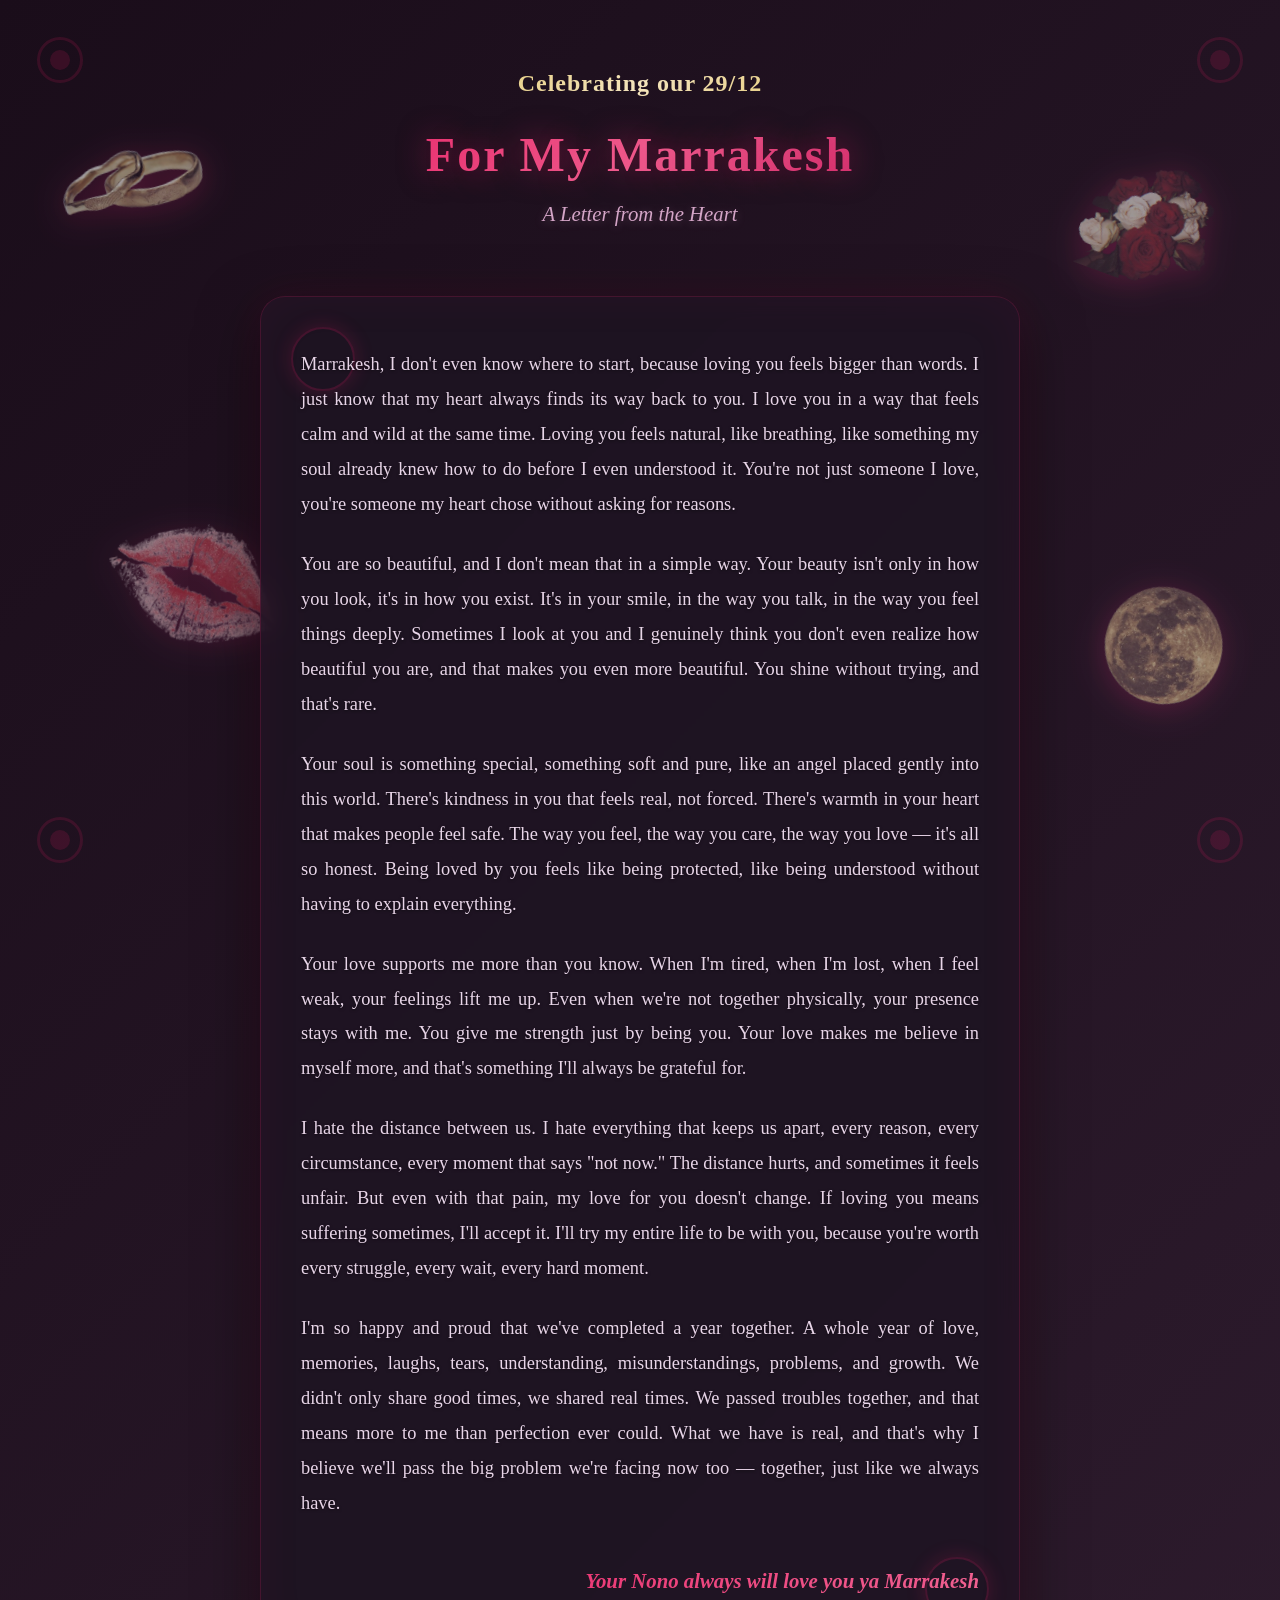
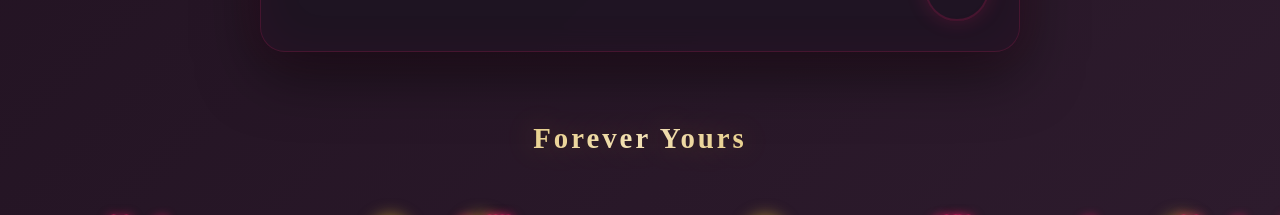
==== index.html @ a38d9873 "Add files via upload" ====
<!DOCTYPE html>
<html lang="en">
<head>
    <meta charset="UTF-8">
    <meta name="viewport" content="width=device-width, initial-scale=1.0">
    <title>For My Love</title>
    <style>
        * {
            margin: 0;
            padding: 0;
            box-sizing: border-box;
        }

        body {
            font-family: 'Georgia', 'Times New Roman', serif;
            background: linear-gradient(135deg, #1a0d1a 0%, #2d1b2d 25%, #3d253d 50%, #2d1b2d 75%, #1a0d1a 100%);
            background-size: 400% 400%;
            animation: gradientShift 15s ease infinite;
            min-height: 100vh;
            overflow-x: hidden;
            position: relative;
        }

        @keyframes gradientShift {
            0% { background-position: 0% 50%; }
            50% { background-position: 100% 50%; }
            100% { background-position: 0% 50%; }
        }

        /* CSS Heart Shape */
        .heart {
            position: fixed;
            width: 30px;
            height: 30px;
            animation: floatHeart 10s infinite ease-in-out;
            pointer-events: none;
            z-index: 1;
        }

        .heart::before,
        .heart::after {
            content: '';
            width: 15px;
            height: 24px;
            position: absolute;
            left: 15px;
            top: 0;
            background: linear-gradient(135deg, #c2185b, #e91e63, #f06292);
            border-radius: 15px 15px 0 0;
            transform: rotate(-45deg);
            transform-origin: 0 100%;
            box-shadow: 0 0 10px rgba(225, 29, 99, 0.5);
        }

        .heart::after {
            left: 0;
            transform: rotate(45deg);
            transform-origin: 100% 100%;
        }

        @keyframes floatHeart {
            0% {
                transform: translateY(100vh) translateX(0) rotate(0deg) scale(0.5);
                opacity: 0;
            }
            10% {
                opacity: 0.9;
            }
            50% {
                transform: translateY(50vh) translateX(20px) rotate(180deg) scale(1);
                opacity: 0.9;
            }
            90% {
                opacity: 0.9;
            }
            100% {
                transform: translateY(-100px) translateX(-20px) rotate(360deg) scale(0.5);
                opacity: 0;
            }
        }

        @keyframes floatHeartFromTouch {
            0% {
                transform: translateY(0) translateX(0) rotate(0deg) scale(0.5);
                opacity: 0;
            }
            20% {
                opacity: 1;
                transform: translateY(-20px) translateX(10px) rotate(45deg) scale(1);
            }
            100% {
                transform: translateY(-200px) translateX(30px) rotate(180deg) scale(0.3);
                opacity: 0;
            }
        }

        /* Wedding Ring CSS */
        .ring {
            position: fixed;
            width: 35px;
            height: 35px;
            pointer-events: none;
            z-index: 1;
            animation: floatRing 12s infinite ease-in-out;
        }

        .ring::before {
            content: '';
            position: absolute;
            width: 35px;
            height: 35px;
            border: 4px solid transparent;
            border-top-color: #d4af37;
            border-right-color: #f4e4bc;
            border-bottom-color: #d4af37;
            border-left-color: #f4e4bc;
            border-radius: 50%;
            box-shadow: 
                0 0 15px rgba(212, 175, 55, 0.6),
                inset 0 0 10px rgba(212, 175, 55, 0.3);
            animation: ringRotate 3s linear infinite;
        }

        .ring::after {
            content: '';
            position: absolute;
            width: 20px;
            height: 20px;
            top: 50%;
            left: 50%;
            transform: translate(-50%, -50%);
            border: 2px solid rgba(212, 175, 55, 0.3);
            border-radius: 50%;
        }

        @keyframes ringRotate {
            0% { transform: rotate(0deg); }
            100% { transform: rotate(360deg); }
        }

        @keyframes floatRing {
            0% {
                transform: translateY(100vh) translateX(0) rotate(0deg) scale(0.3);
                opacity: 0;
            }
            10% {
                opacity: 0.8;
            }
            50% {
                transform: translateY(50vh) translateX(-30px) rotate(180deg) scale(1);
                opacity: 0.8;
            }
            90% {
                opacity: 0.8;
            }
            100% {
                transform: translateY(-100px) translateX(30px) rotate(360deg) scale(0.3);
                opacity: 0;
            }
        }

        /* CSS Flower */
        .flower {
            position: fixed;
            width: 40px;
            height: 40px;
            pointer-events: none;
            z-index: 1;
            animation: floatFlower 14s infinite ease-in-out;
        }

        .flower-petal {
            position: absolute;
            width: 18px;
            height: 18px;
            background: linear-gradient(135deg, #8b1a3d, #c2185b, #e91e63);
            border-radius: 50% 0 50% 50%;
            transform-origin: center;
            box-shadow: 0 0 8px rgba(225, 29, 99, 0.4);
        }

        .flower-petal:nth-child(1) {
            top: 0;
            left: 50%;
            transform: translateX(-50%) rotate(0deg);
        }

        .flower-petal:nth-child(2) {
            right: 0;
            top: 50%;
            transform: translateY(-50%) rotate(90deg);
        }

        .flower-petal:nth-child(3) {
            bottom: 0;
            left: 50%;
            transform: translateX(-50%) rotate(180deg);
        }

        .flower-petal:nth-child(4) {
            left: 0;
            top: 50%;
            transform: translateY(-50%) rotate(270deg);
        }

        .flower-center {
            position: absolute;
            width: 12px;
            height: 12px;
            top: 50%;
            left: 50%;
            transform: translate(-50%, -50%);
            background: radial-gradient(circle, #ffc107, #ff9800);
            border-radius: 50%;
            box-shadow: 0 0 10px rgba(255, 193, 7, 0.6);
        }

        @keyframes floatFlower {
            0% {
                transform: translateY(100vh) translateX(0) rotate(0deg) scale(0.4);
                opacity: 0;
            }
            10% {
                opacity: 0.7;
            }
            50% {
                transform: translateY(50vh) translateX(40px) rotate(180deg) scale(1);
                opacity: 0.7;
            }
            90% {
                opacity: 0.7;
            }
            100% {
                transform: translateY(-100px) translateX(-40px) rotate(360deg) scale(0.4);
                opacity: 0;
            }
        }

        /* Container */
        .container {
            max-width: 800px;
            margin: 0 auto;
            padding: 20px;
            position: relative;
            z-index: 10;
        }

        /* Header */
        .header {
            text-align: center;
            padding: 50px 20px 40px;
            animation: fadeInDown 1.2s ease-out;
        }

        @keyframes fadeInDown {
            from {
                opacity: 0;
                transform: translateY(-40px);
            }
            to {
                opacity: 1;
                transform: translateY(0);
            }
        }

        .header h1 {
            font-size: 3rem;
            background: linear-gradient(135deg, #e91e63, #f06292, #c2185b);
            -webkit-background-clip: text;
            -webkit-text-fill-color: transparent;
            background-clip: text;
            margin-bottom: 15px;
            text-shadow: 0 0 30px rgba(225, 29, 99, 0.5);
            font-weight: bold;
            letter-spacing: 2px;
        }

        .header .subtitle {
            font-size: 1.3rem;
            color: #d4a5c7;
            font-style: italic;
            text-shadow: 0 2px 10px rgba(212, 165, 199, 0.3);
        }

        .header .celebration {
            font-size: 1.5rem;
            background: linear-gradient(135deg, #d4af37, #f4e4bc, #d4af37);
            -webkit-background-clip: text;
            -webkit-text-fill-color: transparent;
            background-clip: text;
            margin-bottom: 20px;
            font-weight: 600;
            letter-spacing: 1px;
            animation: fadeInDown 1.4s ease-out;
        }

        .header-title-wrapper {
            text-align: center;
            margin: 30px 0 20px 0;
            animation: fadeInDown 1.6s ease-out;
        }

        .header-title-wrapper h1 {
            margin: 0;
        }

        /* Decorative Images - Randomly positioned */
        .decorative-image {
            position: fixed;
            max-width: 180px;
            max-height: 180px;
            width: auto;
            height: auto;
            opacity: 0.6;
            z-index: 2;
            pointer-events: none;
            filter: drop-shadow(0 5px 15px rgba(225, 29, 99, 0.4));
            animation: floatImage 20s infinite ease-in-out;
            mix-blend-mode: screen;
        }

        @keyframes floatImage {
            0%, 100% {
                transform: translate(0, 0) rotate(0deg);
            }
            25% {
                transform: translate(30px, -30px) rotate(5deg);
            }
            50% {
                transform: translate(-20px, -50px) rotate(-5deg);
            }
            75% {
                transform: translate(-30px, 20px) rotate(3deg);
            }
        }

        /* Letter Container */
        .letter-container {
            background: rgba(30, 20, 35, 0.85);
            backdrop-filter: blur(10px);
            border: 1px solid rgba(225, 29, 99, 0.2);
            border-radius: 25px;
            padding: 50px 40px;
            margin: 30px 0;
            box-shadow: 
                0 20px 60px rgba(0, 0, 0, 0.5),
                0 0 40px rgba(225, 29, 99, 0.1),
                inset 0 0 50px rgba(225, 29, 99, 0.05);
            animation: fadeIn 1.8s ease-out;
            line-height: 1.9;
            position: relative;
            overflow: hidden;
        }

        @keyframes fadeIn {
            from {
                opacity: 0;
                transform: scale(0.95);
            }
            to {
                opacity: 1;
                transform: scale(1);
            }
        }

        .letter-container::before {
            content: '';
            position: absolute;
            top: 30px;
            left: 30px;
            width: 60px;
            height: 60px;
            border: 2px solid rgba(225, 29, 99, 0.2);
            border-radius: 50%;
            box-shadow: 0 0 20px rgba(225, 29, 99, 0.2);
        }

        .letter-container::after {
            content: '';
            position: absolute;
            bottom: 30px;
            right: 30px;
            width: 60px;
            height: 60px;
            border: 2px solid rgba(225, 29, 99, 0.2);
            border-radius: 50%;
            box-shadow: 0 0 20px rgba(225, 29, 99, 0.2);
        }

        .letter-content {
            font-size: 1.15rem;
            color: #e8d5e8;
            text-align: justify;
            position: relative;
            z-index: 2;
        }

        .letter-content p {
            margin-bottom: 25px;
            animation: slideIn 1s ease-out;
            animation-fill-mode: both;
            text-shadow: 0 1px 3px rgba(0, 0, 0, 0.5);
        }

        .letter-content p:nth-child(1) { animation-delay: 0.3s; }
        .letter-content p:nth-child(2) { animation-delay: 0.5s; }
        .letter-content p:nth-child(3) { animation-delay: 0.7s; }
        .letter-content p:nth-child(4) { animation-delay: 0.9s; }
        .letter-content p:nth-child(5) { animation-delay: 1.1s; }
        .letter-content p:nth-child(6) { animation-delay: 1.3s; }

        @keyframes slideIn {
            from {
                opacity: 0;
                transform: translateX(-30px);
            }
            to {
                opacity: 1;
                transform: translateX(0);
            }
        }

        /* Signature */
        .signature {
            text-align: right;
            margin-top: 40px;
            font-style: italic;
            background: linear-gradient(135deg, #e91e63, #f06292);
            -webkit-background-clip: text;
            -webkit-text-fill-color: transparent;
            background-clip: text;
            font-size: 1.3rem;
            font-weight: 600;
            animation: fadeIn 2.5s ease-out;
        }

        /* Footer */
        .footer {
            text-align: center;
            padding: 40px 20px;
            font-size: 1.8rem;
            animation: fadeIn 3s ease-out;
        }

        .footer-text {
            background: linear-gradient(135deg, #d4af37, #f4e4bc, #d4af37);
            -webkit-background-clip: text;
            -webkit-text-fill-color: transparent;
            background-clip: text;
            text-shadow: 0 0 30px rgba(212, 175, 55, 0.3);
            font-weight: bold;
            letter-spacing: 3px;
        }

        /* Responsive Design */
        @media (max-width: 768px) {
            .header h1 {
                font-size: 2.2rem;
            }

            .header .subtitle {
                font-size: 1.1rem;
            }

            .header .celebration {
                font-size: 1.2rem;
            }

            .header-title-wrapper {
                margin: 25px 0;
            }

            .decorative-image {
                max-width: 120px;
                max-height: 120px;
            }

            .letter-container {
                padding: 35px 25px;
                margin: 20px 0;
            }

            .letter-content {
                font-size: 1.05rem;
            }

            .footer {
                font-size: 1.5rem;
            }
        }

        @media (max-width: 480px) {
            .header h1 {
                font-size: 1.8rem;
                letter-spacing: 1px;
            }

            .header .celebration {
                font-size: 1rem;
            }

            .header-title-wrapper {
                margin: 20px 0;
            }

            .decorative-image {
                max-width: 100px;
                max-height: 100px;
            }

            .letter-container {
                padding: 30px 20px;
                border-radius: 20px;
            }

            .letter-content {
                font-size: 1rem;
                line-height: 1.7;
            }

            .signature {
                font-size: 1.1rem;
            }

            .footer {
                font-size: 1.3rem;
            }
        }

        /* Decorative corner elements */
        .corner-deco {
            position: fixed;
            width: 80px;
            height: 80px;
            z-index: 0;
            opacity: 0.15;
            animation: pulse 4s infinite ease-in-out;
        }

        .corner-deco.top-left {
            top: 20px;
            left: 20px;
        }

        .corner-deco.top-right {
            top: 20px;
            right: 20px;
        }

        .corner-deco.bottom-left {
            bottom: 20px;
            left: 20px;
        }

        .corner-deco.bottom-right {
            bottom: 20px;
            right: 20px;
        }

        .corner-deco::before {
            content: '';
            position: absolute;
            width: 40px;
            height: 40px;
            border: 3px solid #e91e63;
            border-radius: 50%;
            top: 50%;
            left: 50%;
            transform: translate(-50%, -50%);
        }

        .corner-deco::after {
            content: '';
            position: absolute;
            width: 20px;
            height: 20px;
            background: #e91e63;
            border-radius: 50%;
            top: 50%;
            left: 50%;
            transform: translate(-50%, -50%);
        }

        @keyframes pulse {
            0%, 100% {
                transform: scale(1);
                opacity: 0.15;
            }
            50% {
                transform: scale(1.1);
                opacity: 0.25;
            }
        }
    </style>
</head>
<body>
    <!-- Decorative Corner Elements -->
    <div class="corner-deco top-left"></div>
    <div class="corner-deco top-right"></div>
    <div class="corner-deco bottom-left"></div>
    <div class="corner-deco bottom-right"></div>

    <!-- Decorative Images - Randomly positioned -->
    <img src="96edc1fac1f6641cf2d76b67c2f1fd4b-removebg-preview.png" alt="Love" class="decorative-image" id="deco-img-1">
    <img src="eb97c8599cb23bf3c6eba9f92d809e12-removebg-preview.png" alt="Love" class="decorative-image" id="deco-img-2">
    <img src="8011fe0d3f3d3eb81a8347b745b4f31d-removebg-preview.png" alt="Love" class="decorative-image" id="deco-img-3">
    <img src="a86db4d7ffca2bd5b16a1acc0ba27194-removebg-preview.png" alt="Love" class="decorative-image" id="deco-img-4">

    <div class="container">
        <div class="header">
            <div class="celebration">Celebrating our 29/12</div>
            <div class="header-title-wrapper">
                <h1>For My Marrakesh</h1>
            </div>
            <div class="subtitle">A Letter from the Heart</div>
        </div>

        <div class="letter-container">
            <div class="letter-content">
                <p>Marrakesh, I don't even know where to start, because loving you feels bigger than words. I just know that my heart always finds its way back to you. I love you in a way that feels calm and wild at the same time. Loving you feels natural, like breathing, like something my soul already knew how to do before I even understood it. You're not just someone I love, you're someone my heart chose without asking for reasons.</p>

                <p>You are so beautiful, and I don't mean that in a simple way. Your beauty isn't only in how you look, it's in how you exist. It's in your smile, in the way you talk, in the way you feel things deeply. Sometimes I look at you and I genuinely think you don't even realize how beautiful you are, and that makes you even more beautiful. You shine without trying, and that's rare.</p>

                <p>Your soul is something special, something soft and pure, like an angel placed gently into this world. There's kindness in you that feels real, not forced. There's warmth in your heart that makes people feel safe. The way you feel, the way you care, the way you love — it's all so honest. Being loved by you feels like being protected, like being understood without having to explain everything.</p>

                <p>Your love supports me more than you know. When I'm tired, when I'm lost, when I feel weak, your feelings lift me up. Even when we're not together physically, your presence stays with me. You give me strength just by being you. Your love makes me believe in myself more, and that's something I'll always be grateful for.</p>

                <p>I hate the distance between us. I hate everything that keeps us apart, every reason, every circumstance, every moment that says "not now." The distance hurts, and sometimes it feels unfair. But even with that pain, my love for you doesn't change. If loving you means suffering sometimes, I'll accept it. I'll try my entire life to be with you, because you're worth every struggle, every wait, every hard moment.</p>

                <p>I'm so happy and proud that we've completed a year together. A whole year of love, memories, laughs, tears, understanding, misunderstandings, problems, and growth. We didn't only share good times, we shared real times. We passed troubles together, and that means more to me than perfection ever could. What we have is real, and that's why I believe we'll pass the big problem we're facing now too — together, just like we always have.</p>
            </div>

            <div class="signature">
                Your Nono always will love you ya Marrakesh
            </div>
        </div>

        <div class="footer">
            <div class="footer-text">Forever Yours</div>
        </div>
    </div>

    <script>
        // Position decorative images randomly on page load
        function positionDecorativeImages() {
            const images = document.querySelectorAll('.decorative-image');
            const positions = [
                { top: '8%', left: '3%', animationDelay: '0s', transform: 'rotate(-15deg)' },
                { top: '12%', right: '4%', left: 'auto', animationDelay: '3s', transform: 'rotate(20deg)' },
                { bottom: '25%', left: '8%', top: 'auto', animationDelay: '6s', transform: 'rotate(-10deg)' },
                { bottom: '18%', right: '3%', top: 'auto', animationDelay: '9s', transform: 'rotate(15deg)' }
            ];

            images.forEach((img, index) => {
                if (positions[index]) {
                    const pos = positions[index];
                    img.style.top = pos.top || 'auto';
                    img.style.bottom = pos.bottom || 'auto';
                    img.style.left = pos.left || 'auto';
                    img.style.right = pos.right || 'auto';
                    img.style.animationDelay = pos.animationDelay;
                    if (pos.transform) {
                        img.style.transform = pos.transform;
                    }
                }
            });
        }

        // Create CSS Hearts at specific position or random
        function createHeart(x = null, y = null) {
            const heart = document.createElement('div');
            heart.className = 'heart';
            
            if (x !== null && y !== null) {
                // Position at touch/click location - hearts float up from touch point
                heart.style.left = x + 'px';
                heart.style.top = y + 'px';
                heart.style.position = 'fixed';
                heart.style.animation = 'floatHeartFromTouch 2s ease-out forwards';
            } else {
                // Random position for automatic hearts
                heart.style.left = Math.random() * 100 + '%';
                heart.style.animationDuration = (Math.random() * 4 + 8) + 's';
            }
            
            const size = Math.random() * 15 + 25;
            heart.style.width = size + 'px';
            heart.style.height = size + 'px';
            document.body.appendChild(heart);

            // Different timeout for touch hearts vs automatic hearts
            const timeout = (x !== null && y !== null) ? 2500 : 12000;
            setTimeout(() => {
                if (heart.parentNode) {
                    heart.remove();
                }
            }, timeout);
        }

        // Create CSS Flowers
        function createFlower() {
            const flower = document.createElement('div');
            flower.className = 'flower';
            flower.style.left = Math.random() * 100 + '%';
            flower.style.animationDuration = (Math.random() * 5 + 10) + 's';
            
            // Create petals
            for (let i = 0; i < 4; i++) {
                const petal = document.createElement('div');
                petal.className = 'flower-petal';
                flower.appendChild(petal);
            }
            
            // Create center
            const center = document.createElement('div');
            center.className = 'flower-center';
            flower.appendChild(center);
            
            document.body.appendChild(flower);

            setTimeout(() => {
                flower.remove();
            }, 15000);
        }

        // Create CSS Wedding Rings
        function createRing() {
            const ring = document.createElement('div');
            ring.className = 'ring';
            ring.style.left = Math.random() * 100 + '%';
            ring.style.animationDuration = (Math.random() * 4 + 10) + 's';
            const size = Math.random() * 10 + 30;
            ring.style.width = size + 'px';
            ring.style.height = size + 'px';
            document.body.appendChild(ring);

            setTimeout(() => {
                ring.remove();
            }, 14000);
        }

        // Create animations periodically
        setInterval(createHeart, 1000);
        setInterval(createFlower, 1500);
        setInterval(createRing, 1800);

        // Initial burst of animations
        for (let i = 0; i < 8; i++) {
            setTimeout(() => createHeart(), i * 300);
            setTimeout(() => createFlower(), i * 400);
            setTimeout(() => createRing(), i * 500);
        }

        // Position decorative images on load
        positionDecorativeImages();

        // Touch/Mouse event handlers for creating hearts
        let lastTouchTime = 0;
        const touchDelay = 200; // Minimum time between heart creations (ms)

        function handleTouchStart(e) {
            const currentTime = Date.now();
            if (currentTime - lastTouchTime < touchDelay) {
                return; // Throttle touches
            }
            lastTouchTime = currentTime;

            if (e.touches && e.touches.length > 0) {
                const touch = e.touches[0];
                const x = touch.clientX;
                const y = touch.clientY;
                
                // Create multiple hearts at the touch point
                for (let i = 0; i < 3; i++) {
                    setTimeout(() => {
                        const offsetX = (Math.random() - 0.5) * 80;
                        const offsetY = (Math.random() - 0.5) * 80;
                        createHeart(x + offsetX, y + offsetY);
                    }, i * 50);
                }
            }
        }

        function handleClick(e) {
            const x = e.clientX;
            const y = e.clientY;
            
            // Create multiple hearts at the click point
            for (let i = 0; i < 3; i++) {
                setTimeout(() => {
                    const offsetX = (Math.random() - 0.5) * 80;
                    const offsetY = (Math.random() - 0.5) * 80;
                    createHeart(x + offsetX, y + offsetY);
                }, i * 50);
            }
        }

        // Add event listeners for touch and click
        document.addEventListener('touchstart', handleTouchStart, { passive: true });
        document.addEventListener('click', handleClick);
    </script>
</body>
</html>
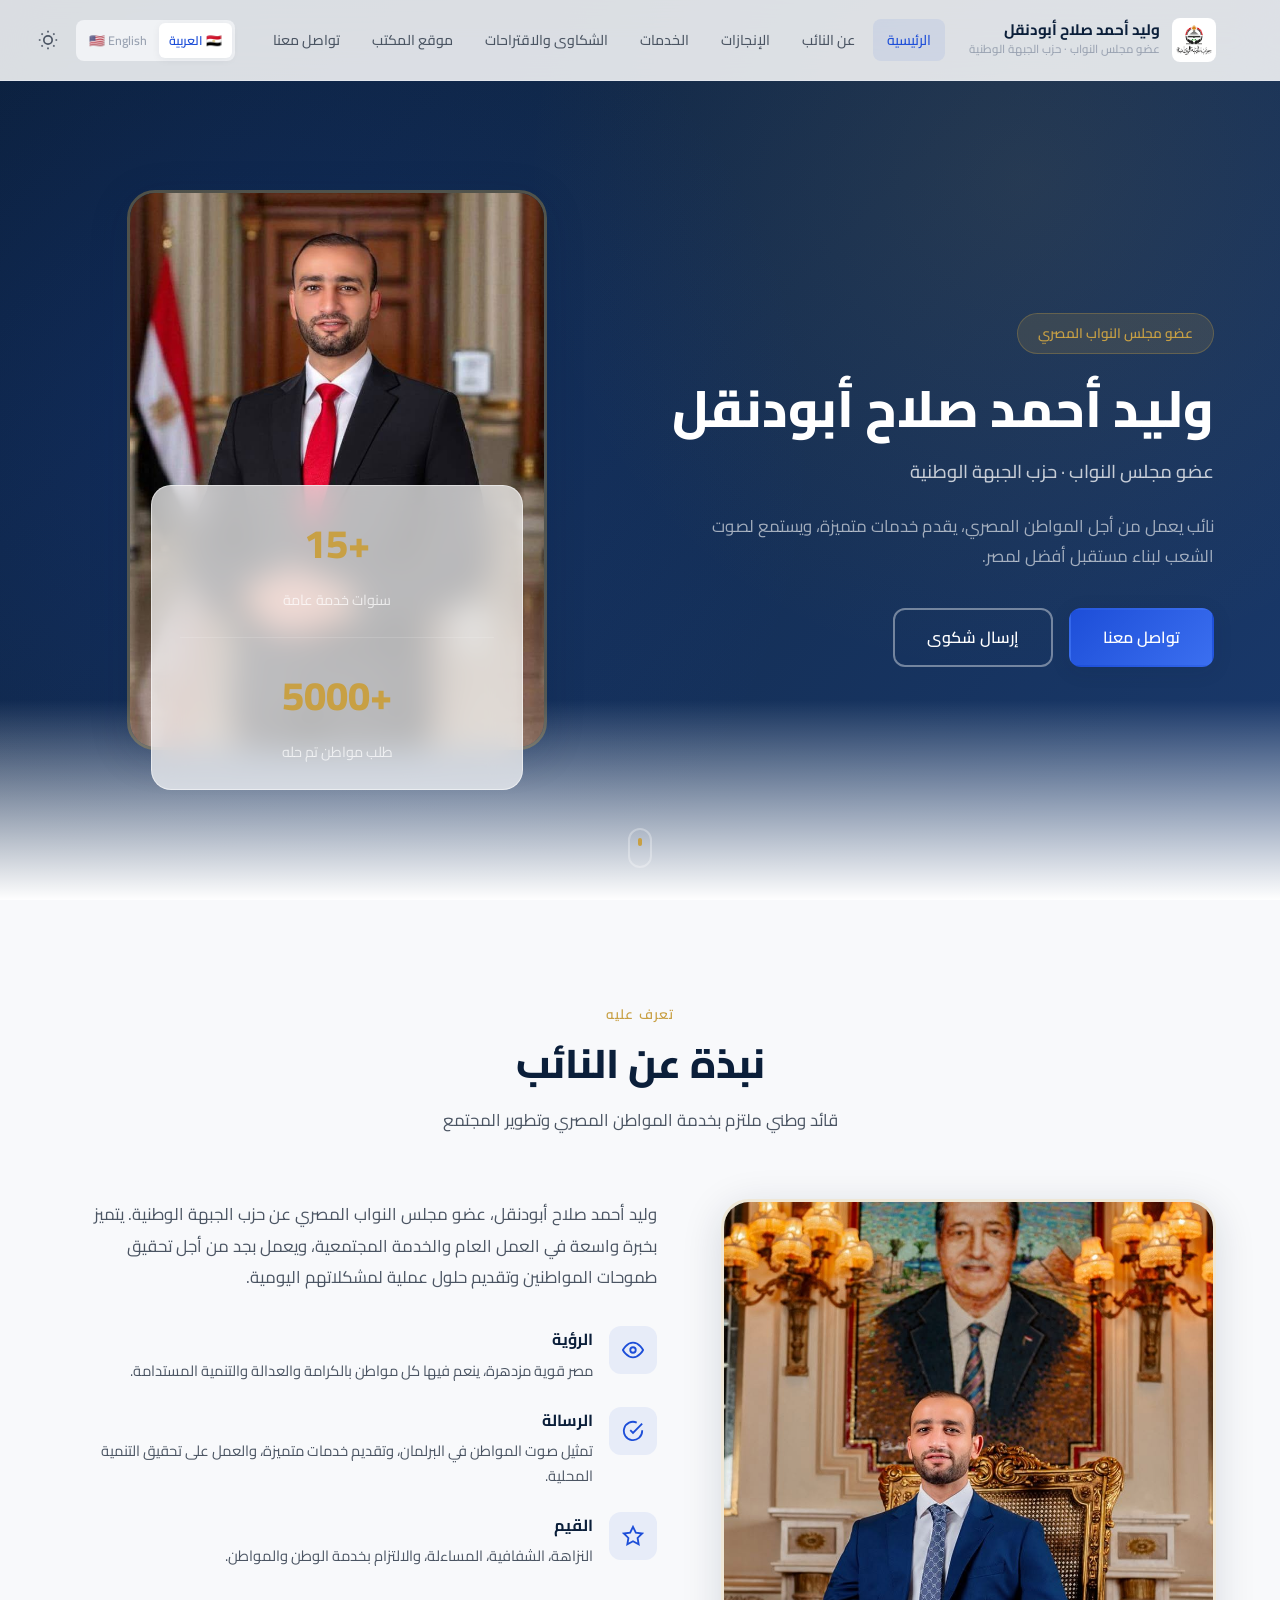
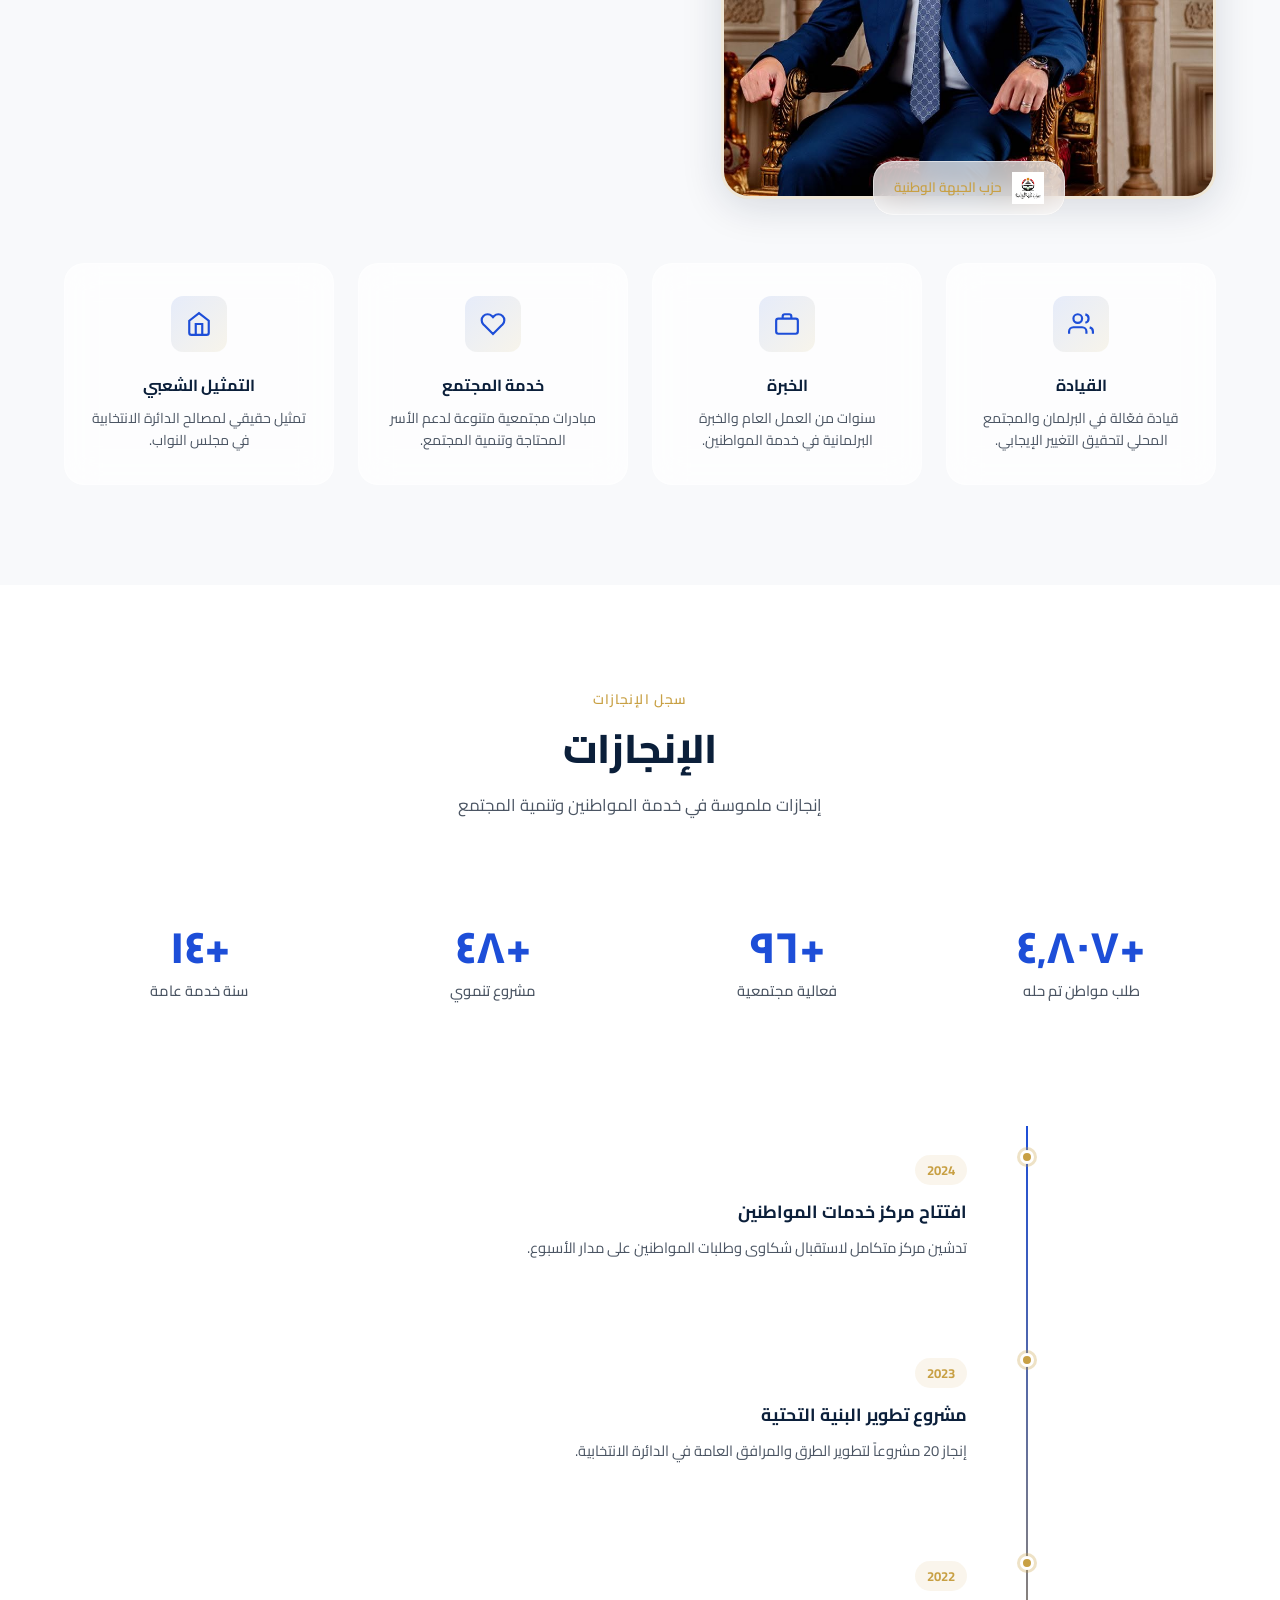
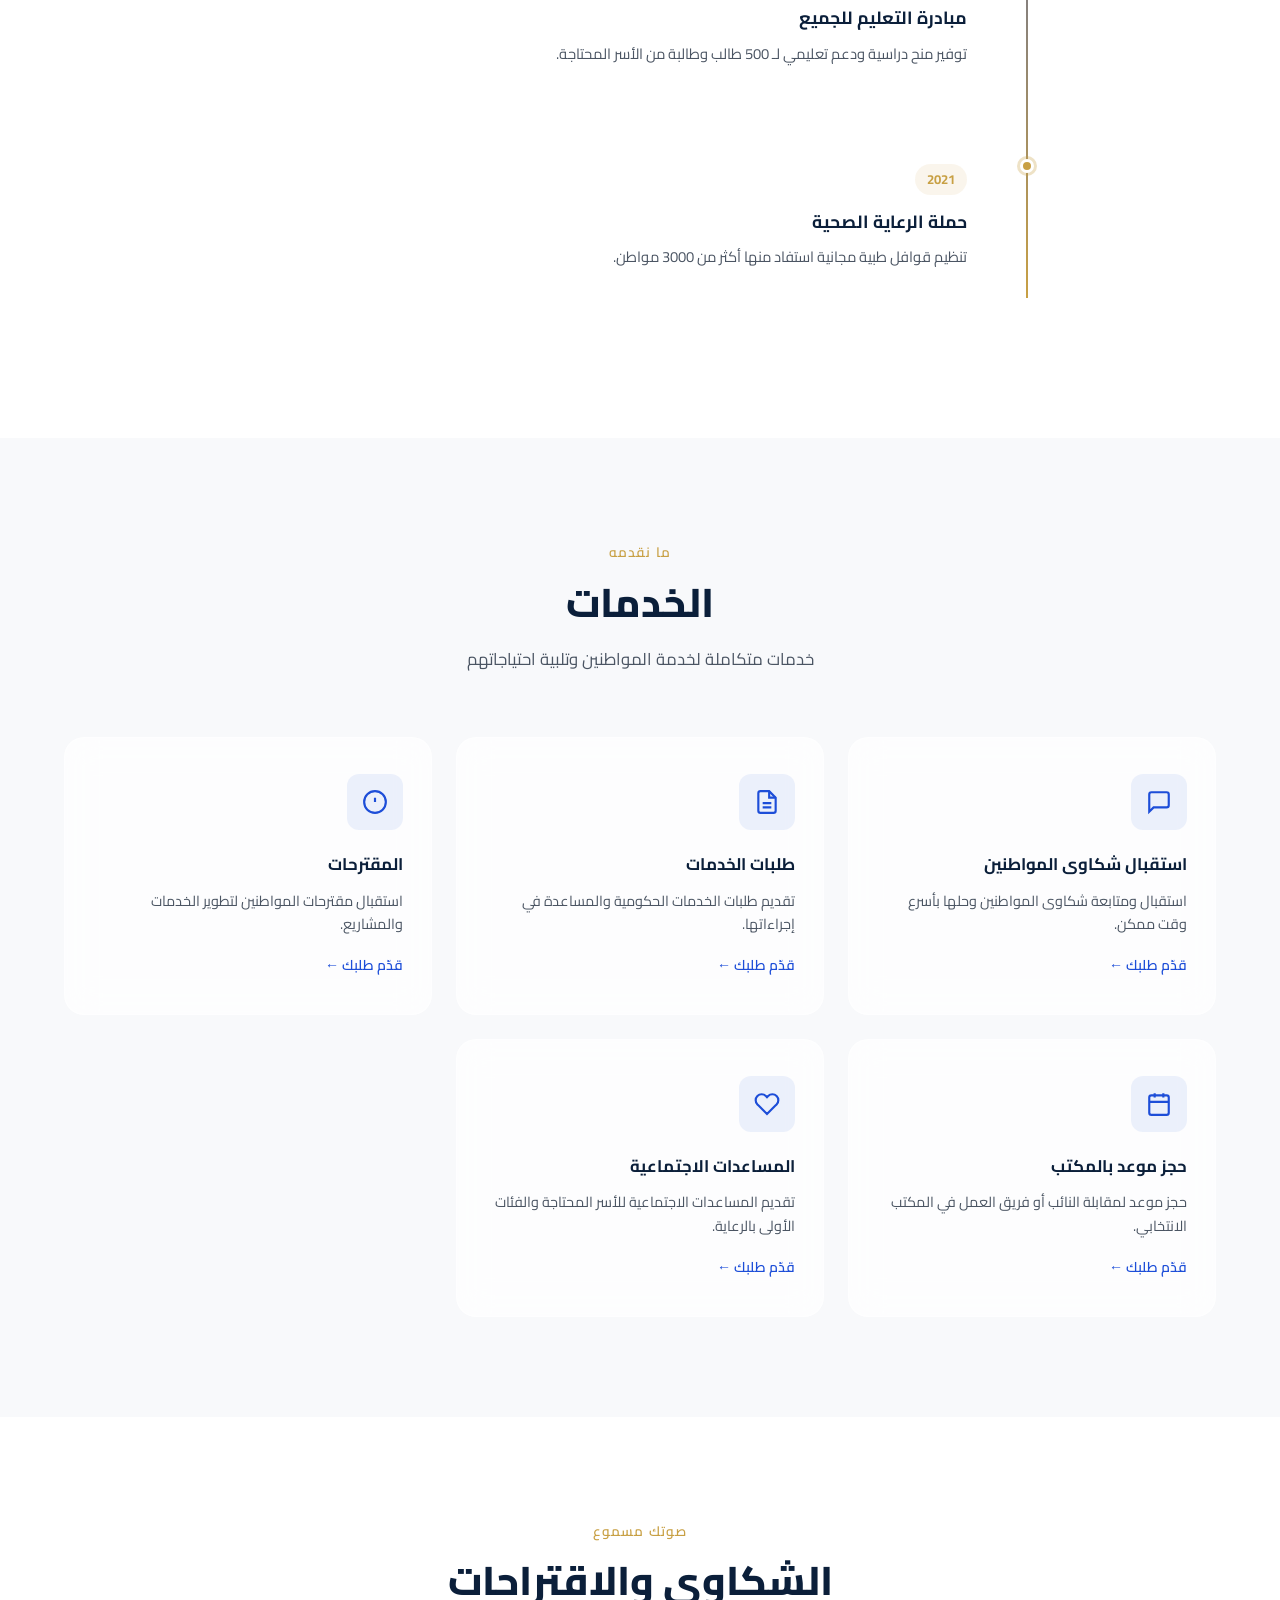
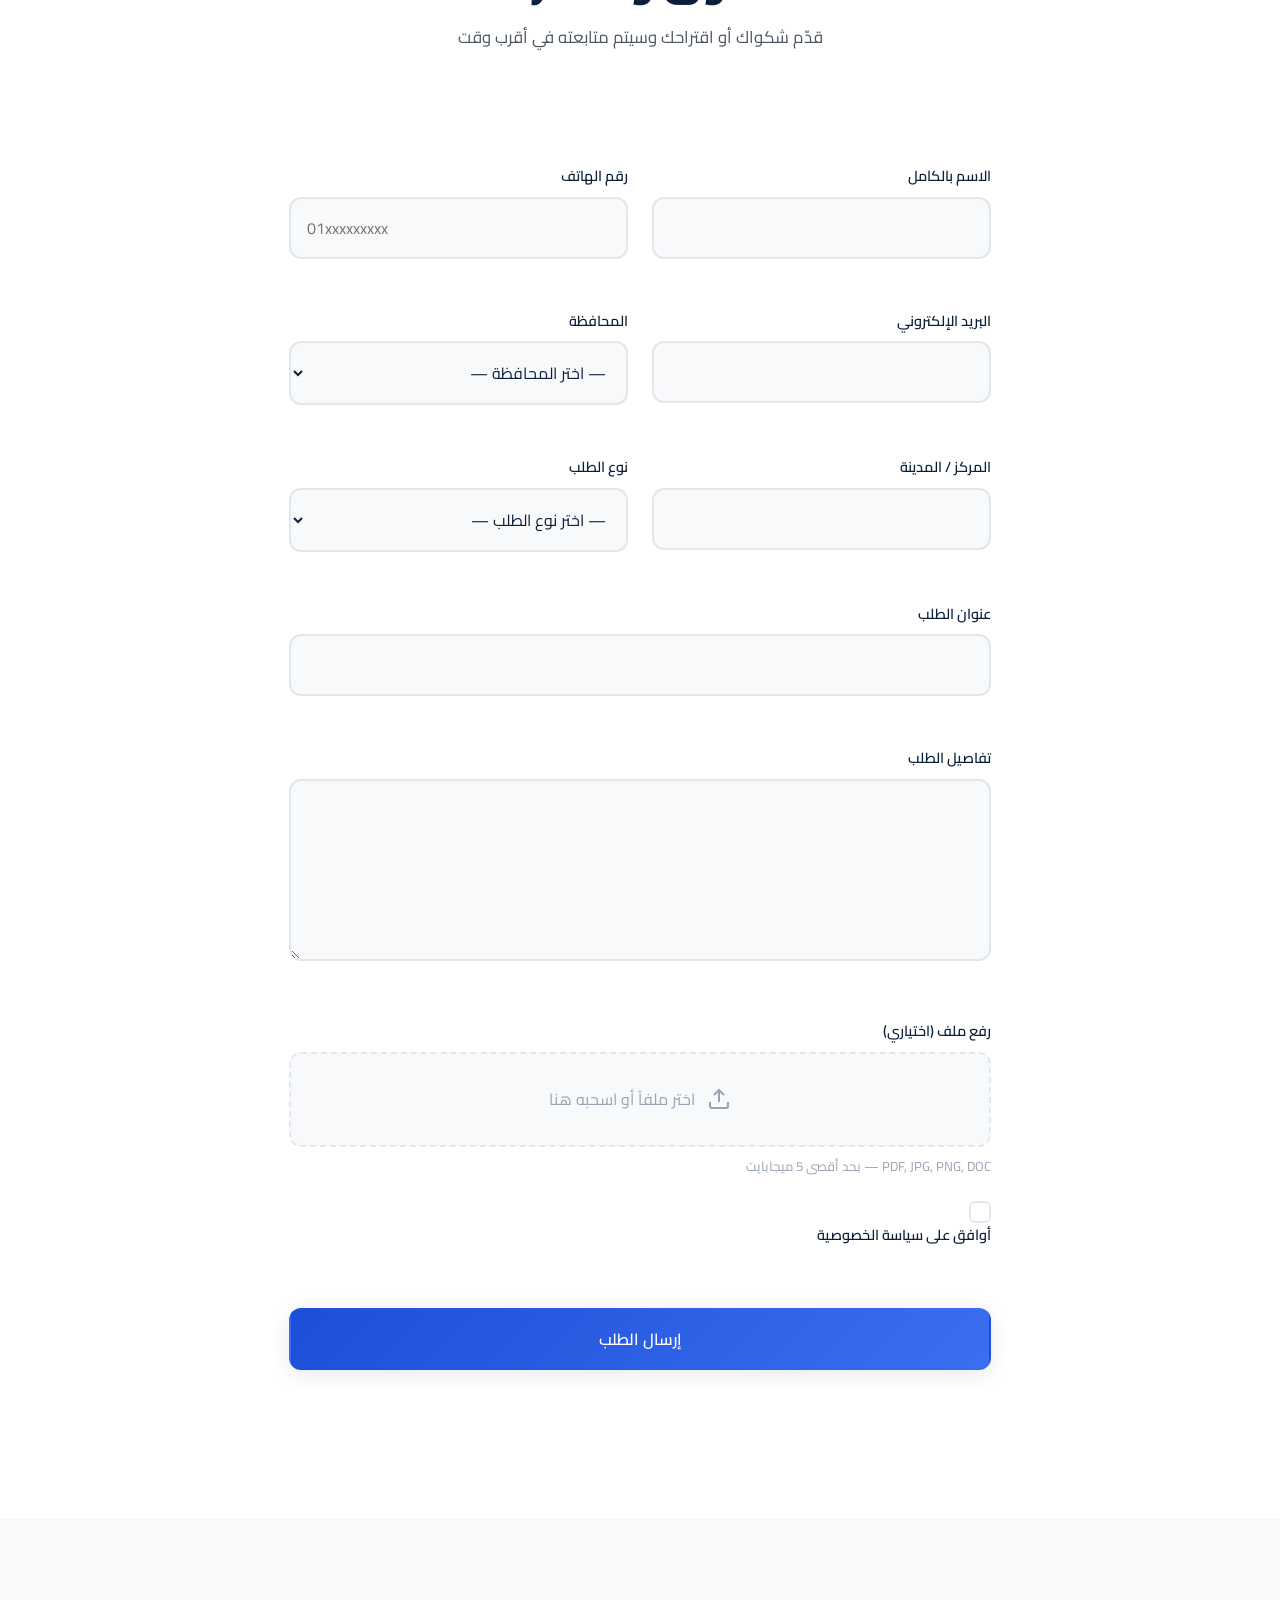
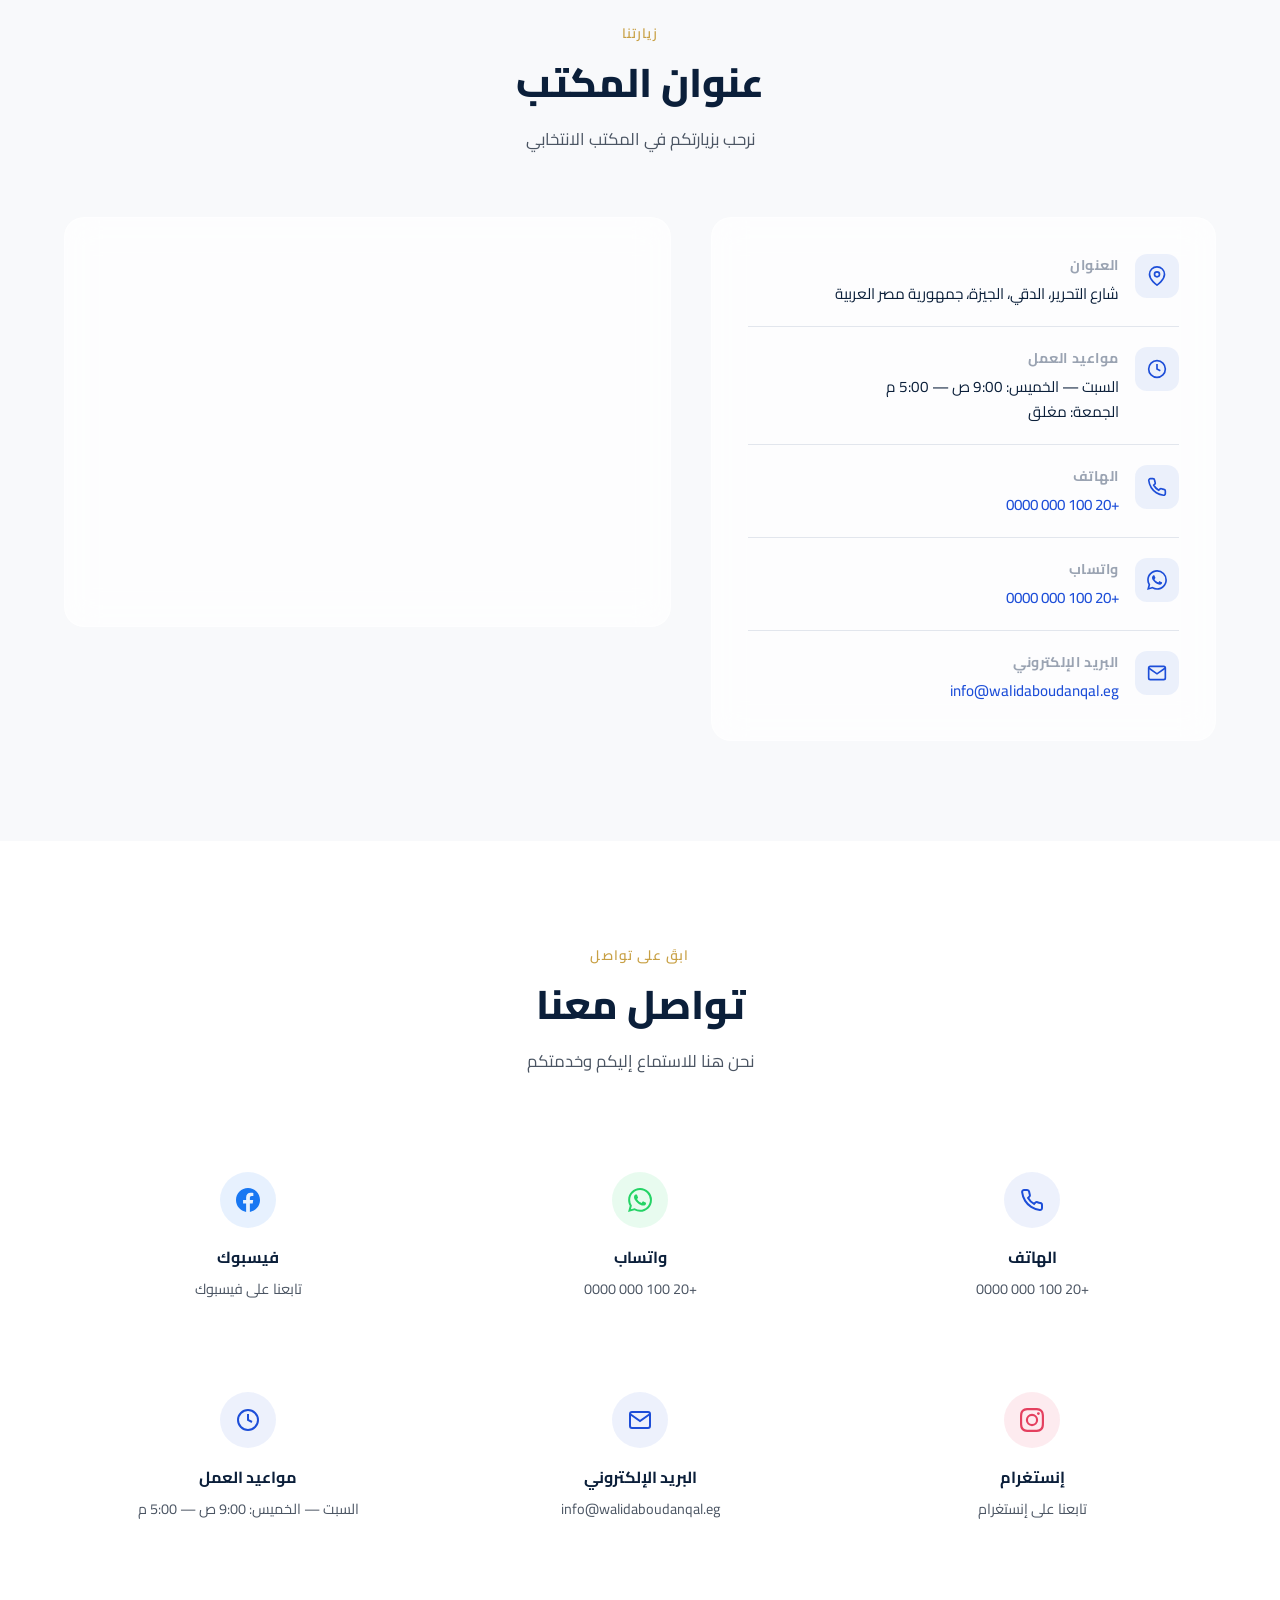
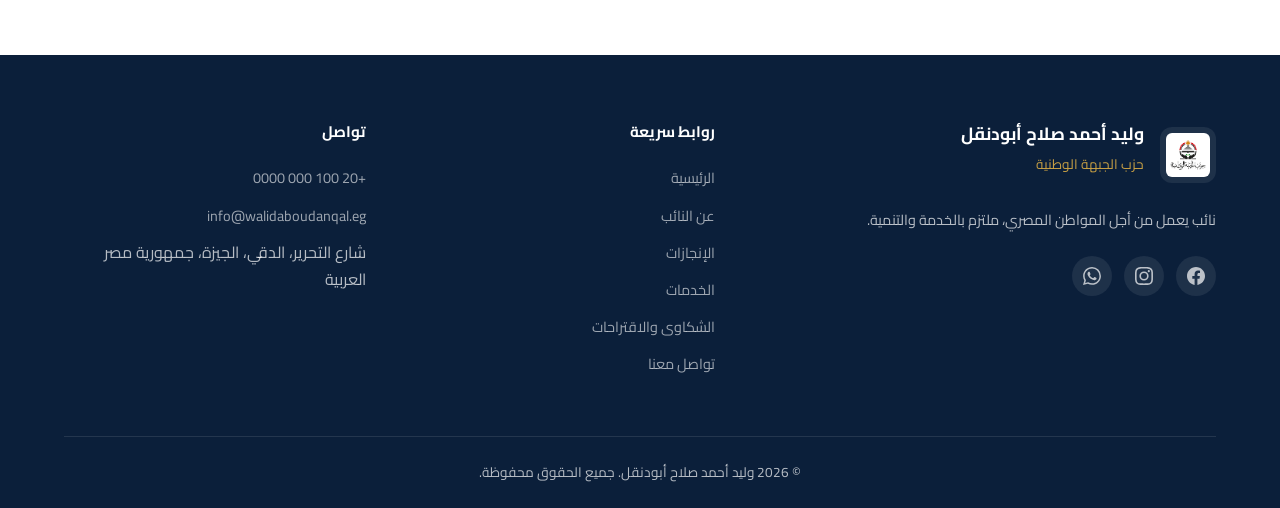
==== commit b5a1402d: "Add files via upload" ====
--- a/index.html
+++ b/index.html
@@ -1,803 +1,685 @@
 <!DOCTYPE html>
-<html lang="en">
+<html lang="ar" dir="rtl">
 <head>
-    <meta charset="UTF-8">
-    <meta name="viewport" content="width=device-width, initial-scale=1.0">
-    <title>For My Love</title>
-    <style>
-        * {
-            margin: 0;
-            padding: 0;
-            box-sizing: border-box;
-        }
-
-        body {
-            font-family: 'Georgia', 'Times New Roman', serif;
-            background: linear-gradient(135deg, #1a0d1a 0%, #2d1b2d 25%, #3d253d 50%, #2d1b2d 75%, #1a0d1a 100%);
-            background-size: 400% 400%;
-            animation: gradientShift 15s ease infinite;
-            min-height: 100vh;
-            overflow-x: hidden;
-            position: relative;
-        }
-
-        @keyframes gradientShift {
-            0% { background-position: 0% 50%; }
-            50% { background-position: 100% 50%; }
-            100% { background-position: 0% 50%; }
-        }
-
-        /* CSS Heart Shape */
-        .heart {
-            position: fixed;
-            width: 30px;
-            height: 30px;
-            animation: floatHeart 10s infinite ease-in-out;
-            pointer-events: none;
-            z-index: 1;
-        }
-
-        .heart::before,
-        .heart::after {
-            content: '';
-            width: 15px;
-            height: 24px;
-            position: absolute;
-            left: 15px;
-            top: 0;
-            background: linear-gradient(135deg, #c2185b, #e91e63, #f06292);
-            border-radius: 15px 15px 0 0;
-            transform: rotate(-45deg);
-            transform-origin: 0 100%;
-            box-shadow: 0 0 10px rgba(225, 29, 99, 0.5);
-        }
-
-        .heart::after {
-            left: 0;
-            transform: rotate(45deg);
-            transform-origin: 100% 100%;
-        }
-
-        @keyframes floatHeart {
-            0% {
-                transform: translateY(100vh) translateX(0) rotate(0deg) scale(0.5);
-                opacity: 0;
-            }
-            10% {
-                opacity: 0.9;
-            }
-            50% {
-                transform: translateY(50vh) translateX(20px) rotate(180deg) scale(1);
-                opacity: 0.9;
-            }
-            90% {
-                opacity: 0.9;
-            }
-            100% {
-                transform: translateY(-100px) translateX(-20px) rotate(360deg) scale(0.5);
-                opacity: 0;
-            }
-        }
-
-        @keyframes floatHeartFromTouch {
-            0% {
-                transform: translateY(0) translateX(0) rotate(0deg) scale(0.5);
-                opacity: 0;
-            }
-            20% {
-                opacity: 1;
-                transform: translateY(-20px) translateX(10px) rotate(45deg) scale(1);
-            }
-            100% {
-                transform: translateY(-200px) translateX(30px) rotate(180deg) scale(0.3);
-                opacity: 0;
-            }
-        }
-
-        /* Wedding Ring CSS */
-        .ring {
-            position: fixed;
-            width: 35px;
-            height: 35px;
-            pointer-events: none;
-            z-index: 1;
-            animation: floatRing 12s infinite ease-in-out;
-        }
-
-        .ring::before {
-            content: '';
-            position: absolute;
-            width: 35px;
-            height: 35px;
-            border: 4px solid transparent;
-            border-top-color: #d4af37;
-            border-right-color: #f4e4bc;
-            border-bottom-color: #d4af37;
-            border-left-color: #f4e4bc;
-            border-radius: 50%;
-            box-shadow: 
-                0 0 15px rgba(212, 175, 55, 0.6),
-                inset 0 0 10px rgba(212, 175, 55, 0.3);
-            animation: ringRotate 3s linear infinite;
-        }
-
-        .ring::after {
-            content: '';
-            position: absolute;
-            width: 20px;
-            height: 20px;
-            top: 50%;
-            left: 50%;
-            transform: translate(-50%, -50%);
-            border: 2px solid rgba(212, 175, 55, 0.3);
-            border-radius: 50%;
-        }
-
-        @keyframes ringRotate {
-            0% { transform: rotate(0deg); }
-            100% { transform: rotate(360deg); }
-        }
-
-        @keyframes floatRing {
-            0% {
-                transform: translateY(100vh) translateX(0) rotate(0deg) scale(0.3);
-                opacity: 0;
-            }
-            10% {
-                opacity: 0.8;
-            }
-            50% {
-                transform: translateY(50vh) translateX(-30px) rotate(180deg) scale(1);
-                opacity: 0.8;
-            }
-            90% {
-                opacity: 0.8;
-            }
-            100% {
-                transform: translateY(-100px) translateX(30px) rotate(360deg) scale(0.3);
-                opacity: 0;
-            }
-        }
-
-        /* CSS Flower */
-        .flower {
-            position: fixed;
-            width: 40px;
-            height: 40px;
-            pointer-events: none;
-            z-index: 1;
-            animation: floatFlower 14s infinite ease-in-out;
-        }
-
-        .flower-petal {
-            position: absolute;
-            width: 18px;
-            height: 18px;
-            background: linear-gradient(135deg, #8b1a3d, #c2185b, #e91e63);
-            border-radius: 50% 0 50% 50%;
-            transform-origin: center;
-            box-shadow: 0 0 8px rgba(225, 29, 99, 0.4);
-        }
-
-        .flower-petal:nth-child(1) {
-            top: 0;
-            left: 50%;
-            transform: translateX(-50%) rotate(0deg);
-        }
-
-        .flower-petal:nth-child(2) {
-            right: 0;
-            top: 50%;
-            transform: translateY(-50%) rotate(90deg);
-        }
-
-        .flower-petal:nth-child(3) {
-            bottom: 0;
-            left: 50%;
-            transform: translateX(-50%) rotate(180deg);
-        }
-
-        .flower-petal:nth-child(4) {
-            left: 0;
-            top: 50%;
-            transform: translateY(-50%) rotate(270deg);
-        }
-
-        .flower-center {
-            position: absolute;
-            width: 12px;
-            height: 12px;
-            top: 50%;
-            left: 50%;
-            transform: translate(-50%, -50%);
-            background: radial-gradient(circle, #ffc107, #ff9800);
-            border-radius: 50%;
-            box-shadow: 0 0 10px rgba(255, 193, 7, 0.6);
-        }
-
-        @keyframes floatFlower {
-            0% {
-                transform: translateY(100vh) translateX(0) rotate(0deg) scale(0.4);
-                opacity: 0;
-            }
-            10% {
-                opacity: 0.7;
-            }
-            50% {
-                transform: translateY(50vh) translateX(40px) rotate(180deg) scale(1);
-                opacity: 0.7;
-            }
-            90% {
-                opacity: 0.7;
-            }
-            100% {
-                transform: translateY(-100px) translateX(-40px) rotate(360deg) scale(0.4);
-                opacity: 0;
-            }
-        }
-
-        /* Container */
-        .container {
-            max-width: 800px;
-            margin: 0 auto;
-            padding: 20px;
-            position: relative;
-            z-index: 10;
-        }
-
-        /* Header */
-        .header {
-            text-align: center;
-            padding: 50px 20px 40px;
-            animation: fadeInDown 1.2s ease-out;
-        }
-
-        @keyframes fadeInDown {
-            from {
-                opacity: 0;
-                transform: translateY(-40px);
-            }
-            to {
-                opacity: 1;
-                transform: translateY(0);
-            }
-        }
-
-        .header h1 {
-            font-size: 3rem;
-            background: linear-gradient(135deg, #e91e63, #f06292, #c2185b);
-            -webkit-background-clip: text;
-            -webkit-text-fill-color: transparent;
-            background-clip: text;
-            margin-bottom: 15px;
-            text-shadow: 0 0 30px rgba(225, 29, 99, 0.5);
-            font-weight: bold;
-            letter-spacing: 2px;
-        }
-
-        .header .subtitle {
-            font-size: 1.3rem;
-            color: #d4a5c7;
-            font-style: italic;
-            text-shadow: 0 2px 10px rgba(212, 165, 199, 0.3);
-        }
-
-        .header .celebration {
-            font-size: 1.5rem;
-            background: linear-gradient(135deg, #d4af37, #f4e4bc, #d4af37);
-            -webkit-background-clip: text;
-            -webkit-text-fill-color: transparent;
-            background-clip: text;
-            margin-bottom: 20px;
-            font-weight: 600;
-            letter-spacing: 1px;
-            animation: fadeInDown 1.4s ease-out;
-        }
-
-        .header-title-wrapper {
-            text-align: center;
-            margin: 30px 0 20px 0;
-            animation: fadeInDown 1.6s ease-out;
-        }
-
-        .header-title-wrapper h1 {
-            margin: 0;
-        }
-
-        /* Decorative Images - Randomly positioned */
-        .decorative-image {
-            position: fixed;
-            max-width: 180px;
-            max-height: 180px;
-            width: auto;
-            height: auto;
-            opacity: 0.6;
-            z-index: 2;
-            pointer-events: none;
-            filter: drop-shadow(0 5px 15px rgba(225, 29, 99, 0.4));
-            animation: floatImage 20s infinite ease-in-out;
-            mix-blend-mode: screen;
-        }
-
-        @keyframes floatImage {
-            0%, 100% {
-                transform: translate(0, 0) rotate(0deg);
-            }
-            25% {
-                transform: translate(30px, -30px) rotate(5deg);
-            }
-            50% {
-                transform: translate(-20px, -50px) rotate(-5deg);
-            }
-            75% {
-                transform: translate(-30px, 20px) rotate(3deg);
-            }
-        }
-
-        /* Letter Container */
-        .letter-container {
-            background: rgba(30, 20, 35, 0.85);
-            backdrop-filter: blur(10px);
-            border: 1px solid rgba(225, 29, 99, 0.2);
-            border-radius: 25px;
-            padding: 50px 40px;
-            margin: 30px 0;
-            box-shadow: 
-                0 20px 60px rgba(0, 0, 0, 0.5),
-                0 0 40px rgba(225, 29, 99, 0.1),
-                inset 0 0 50px rgba(225, 29, 99, 0.05);
-            animation: fadeIn 1.8s ease-out;
-            line-height: 1.9;
-            position: relative;
-            overflow: hidden;
-        }
-
-        @keyframes fadeIn {
-            from {
-                opacity: 0;
-                transform: scale(0.95);
-            }
-            to {
-                opacity: 1;
-                transform: scale(1);
-            }
-        }
-
-        .letter-container::before {
-            content: '';
-            position: absolute;
-            top: 30px;
-            left: 30px;
-            width: 60px;
-            height: 60px;
-            border: 2px solid rgba(225, 29, 99, 0.2);
-            border-radius: 50%;
-            box-shadow: 0 0 20px rgba(225, 29, 99, 0.2);
-        }
-
-        .letter-container::after {
-            content: '';
-            position: absolute;
-            bottom: 30px;
-            right: 30px;
-            width: 60px;
-            height: 60px;
-            border: 2px solid rgba(225, 29, 99, 0.2);
-            border-radius: 50%;
-            box-shadow: 0 0 20px rgba(225, 29, 99, 0.2);
-        }
-
-        .letter-content {
-            font-size: 1.15rem;
-            color: #e8d5e8;
-            text-align: justify;
-            position: relative;
-            z-index: 2;
-        }
-
-        .letter-content p {
-            margin-bottom: 25px;
-            animation: slideIn 1s ease-out;
-            animation-fill-mode: both;
-            text-shadow: 0 1px 3px rgba(0, 0, 0, 0.5);
-        }
-
-        .letter-content p:nth-child(1) { animation-delay: 0.3s; }
-        .letter-content p:nth-child(2) { animation-delay: 0.5s; }
-        .letter-content p:nth-child(3) { animation-delay: 0.7s; }
-        .letter-content p:nth-child(4) { animation-delay: 0.9s; }
-        .letter-content p:nth-child(5) { animation-delay: 1.1s; }
-        .letter-content p:nth-child(6) { animation-delay: 1.3s; }
-
-        @keyframes slideIn {
-            from {
-                opacity: 0;
-                transform: translateX(-30px);
-            }
-            to {
-                opacity: 1;
-                transform: translateX(0);
-            }
-        }
-
-        /* Signature */
-        .signature {
-            text-align: right;
-            margin-top: 40px;
-            font-style: italic;
-            background: linear-gradient(135deg, #e91e63, #f06292);
-            -webkit-background-clip: text;
-            -webkit-text-fill-color: transparent;
-            background-clip: text;
-            font-size: 1.3rem;
-            font-weight: 600;
-            animation: fadeIn 2.5s ease-out;
-        }
-
-        /* Footer */
-        .footer {
-            text-align: center;
-            padding: 40px 20px;
-            font-size: 1.8rem;
-            animation: fadeIn 3s ease-out;
-        }
-
-        .footer-text {
-            background: linear-gradient(135deg, #d4af37, #f4e4bc, #d4af37);
-            -webkit-background-clip: text;
-            -webkit-text-fill-color: transparent;
-            background-clip: text;
-            text-shadow: 0 0 30px rgba(212, 175, 55, 0.3);
-            font-weight: bold;
-            letter-spacing: 3px;
-        }
-
-        /* Responsive Design */
-        @media (max-width: 768px) {
-            .header h1 {
-                font-size: 2.2rem;
-            }
-
-            .header .subtitle {
-                font-size: 1.1rem;
-            }
-
-            .header .celebration {
-                font-size: 1.2rem;
-            }
-
-            .header-title-wrapper {
-                margin: 25px 0;
-            }
-
-            .decorative-image {
-                max-width: 120px;
-                max-height: 120px;
-            }
-
-            .letter-container {
-                padding: 35px 25px;
-                margin: 20px 0;
-            }
-
-            .letter-content {
-                font-size: 1.05rem;
-            }
-
-            .footer {
-                font-size: 1.5rem;
-            }
-        }
-
-        @media (max-width: 480px) {
-            .header h1 {
-                font-size: 1.8rem;
-                letter-spacing: 1px;
-            }
-
-            .header .celebration {
-                font-size: 1rem;
-            }
-
-            .header-title-wrapper {
-                margin: 20px 0;
-            }
-
-            .decorative-image {
-                max-width: 100px;
-                max-height: 100px;
-            }
-
-            .letter-container {
-                padding: 30px 20px;
-                border-radius: 20px;
-            }
-
-            .letter-content {
-                font-size: 1rem;
-                line-height: 1.7;
-            }
-
-            .signature {
-                font-size: 1.1rem;
-            }
-
-            .footer {
-                font-size: 1.3rem;
-            }
-        }
-
-        /* Decorative corner elements */
-        .corner-deco {
-            position: fixed;
-            width: 80px;
-            height: 80px;
-            z-index: 0;
-            opacity: 0.15;
-            animation: pulse 4s infinite ease-in-out;
-        }
-
-        .corner-deco.top-left {
-            top: 20px;
-            left: 20px;
-        }
-
-        .corner-deco.top-right {
-            top: 20px;
-            right: 20px;
-        }
-
-        .corner-deco.bottom-left {
-            bottom: 20px;
-            left: 20px;
-        }
-
-        .corner-deco.bottom-right {
-            bottom: 20px;
-            right: 20px;
-        }
-
-        .corner-deco::before {
-            content: '';
-            position: absolute;
-            width: 40px;
-            height: 40px;
-            border: 3px solid #e91e63;
-            border-radius: 50%;
-            top: 50%;
-            left: 50%;
-            transform: translate(-50%, -50%);
-        }
-
-        .corner-deco::after {
-            content: '';
-            position: absolute;
-            width: 20px;
-            height: 20px;
-            background: #e91e63;
-            border-radius: 50%;
-            top: 50%;
-            left: 50%;
-            transform: translate(-50%, -50%);
-        }
-
-        @keyframes pulse {
-            0%, 100% {
-                transform: scale(1);
-                opacity: 0.15;
-            }
-            50% {
-                transform: scale(1.1);
-                opacity: 0.25;
-            }
-        }
-    </style>
+  <meta charset="UTF-8">
+  <meta name="viewport" content="width=device-width, initial-scale=1.0">
+  <meta name="description" content="الموقع الرسمي للنائب وليد أحمد صلاح أبودنقل — عضو مجلس النواب المصري عن حزب الجبهة الوطنية. خدمات المواطنين، الشكاوى، والتواصل المباشر.">
+  <meta name="keywords" content="وليد أبودنقل, مجلس النواب, حزب الجبهة الوطنية, نائب, مصر, شكاوى مواطنين">
+  <meta name="author" content="وليد أحمد صلاح أبودنقل">
+  <meta name="robots" content="index, follow">
+
+  <!-- Open Graph -->
+  <meta property="og:type" content="website">
+  <meta property="og:title" content="وليد أحمد صلاح أبودنقل | عضو مجلس النواب">
+  <meta property="og:description" content="الموقع الرسمي للنائب وليد أحمد صلاح أبودنقل — خدمات المواطنين والتواصل المباشر">
+  <meta property="og:locale" content="ar_EG">
+  <meta property="og:locale:alternate" content="en_US">
+  <meta property="og:site_name" content="وليد أبودنقل">
+  <meta property="og:image" content="waleed.jpg">
+
+  <title>وليد أحمد صلاح أبودنقل | عضو مجلس النواب</title>
+  <link rel="icon" href="logo.png" type="image/png">
+
+  <!-- Fonts -->
+  <link rel="preconnect" href="https://fonts.googleapis.com">
+  <link rel="preconnect" href="https://fonts.gstatic.com" crossorigin>
+  <link href="https://fonts.googleapis.com/css2?family=Cairo:wght@300;400;500;600;700;800&family=Inter:wght@300;400;500;600;700;800&display=swap" rel="stylesheet">
+
+  <!-- Styles -->
+  <link rel="stylesheet" href="style.css">
+
+  <!-- Schema.org — Politician -->
+  <script type="application/ld+json">
+  {
+    "@context": "https://schema.org",
+    "@type": "Person",
+    "name": "وليد أحمد صلاح أبودنقل",
+    "alternateName": "Walid Ahmed Salah Aboudanqal",
+    "jobTitle": "Member of the Egyptian House of Representatives",
+    "nationality": { "@type": "Country", "name": "Egypt" },
+    "memberOf": {
+      "@type": "Organization",
+      "name": "حزب الجبهة الوطنية",
+      "alternateName": "National Front Party"
+    },
+    "url": "https://walidaboudanqal.eg",
+    "email": "info@walidaboudanqal.eg",
+    "telephone": "+201000000000",
+    "image": "waleed.jpg"
+  }
+  </script>
 </head>
 <body>
-    <!-- Decorative Corner Elements -->
-    <div class="corner-deco top-left"></div>
-    <div class="corner-deco top-right"></div>
-    <div class="corner-deco bottom-left"></div>
-    <div class="corner-deco bottom-right"></div>
-
-    <!-- Decorative Images - Randomly positioned -->
-    <img src="96edc1fac1f6641cf2d76b67c2f1fd4b-removebg-preview.png" alt="Love" class="decorative-image" id="deco-img-1">
-    <img src="eb97c8599cb23bf3c6eba9f92d809e12-removebg-preview.png" alt="Love" class="decorative-image" id="deco-img-2">
-    <img src="8011fe0d3f3d3eb81a8347b745b4f31d-removebg-preview.png" alt="Love" class="decorative-image" id="deco-img-3">
-    <img src="a86db4d7ffca2bd5b16a1acc0ba27194-removebg-preview.png" alt="Love" class="decorative-image" id="deco-img-4">
-
+
+  <!-- Loading Screen -->
+  <div id="loading-screen" class="loading-screen" aria-hidden="true">
+    <div class="loading-content">
+      <div class="loading-logo">
+        <img src="logo.png" alt="" width="80" height="80" aria-hidden="true">
+      </div>
+      <div class="loading-bar"><div class="loading-progress"></div></div>
+      <p class="loading-text" data-i18n="loading">جاري التحميل...</p>
+    </div>
+  </div>
+
+  <!-- Skip Link -->
+  <a href="#main-content" class="skip-link" data-i18n="skipToContent">تخطي إلى المحتوى</a>
+
+  <!-- Header / Navigation -->
+  <header id="header" class="header" role="banner">
+    <div class="container header-inner">
+      <!-- Logo & Name -->
+      <a href="#home" class="logo" aria-label="الصفحة الرئيسية">
+        <div class="logo-icon">
+          <img src="logo.png" alt="حزب الجبهة الوطنية" width="44" height="44" data-i18n-alt="logoAlt">
+        </div>
+        <div class="logo-text">
+          <span class="logo-name" data-i18n="mpName">وليد أحمد صلاح أبودنقل</span>
+          <span class="logo-subtitle" data-i18n="logoSubtitle">عضو مجلس النواب · حزب الجبهة الوطنية</span>
+        </div>
+      </a>
+
+      <!-- Desktop Navigation -->
+      <nav class="nav" role="navigation" aria-label="القائمة الرئيسية">
+        <ul class="nav-list" id="nav-list">
+          <li><a href="#home" class="nav-link active" data-i18n="navHome">الرئيسية</a></li>
+          <li><a href="#about" class="nav-link" data-i18n="navAbout">عن النائب</a></li>
+          <li><a href="#achievements" class="nav-link" data-i18n="navAchievements">الإنجازات</a></li>
+          <li><a href="#services" class="nav-link" data-i18n="navServices">الخدمات</a></li>
+          <li><a href="#complaints" class="nav-link" data-i18n="navComplaints">الشكاوى والاقتراحات</a></li>
+          <li><a href="#office" class="nav-link" data-i18n="navOffice">موقع المكتب</a></li>
+          <li><a href="#contact" class="nav-link" data-i18n="navContact">تواصل معنا</a></li>
+        </ul>
+      </nav>
+
+      <!-- Header Actions -->
+      <div class="header-actions">
+        <!-- Language Switcher -->
+        <div class="lang-switch" role="group" aria-label="تبديل اللغة">
+          <button class="lang-btn active" data-lang="ar" aria-pressed="true" aria-label="العربية">
+            🇪🇬 <span>العربية</span>
+          </button>
+          <button class="lang-btn" data-lang="en" aria-pressed="false" aria-label="English">
+            🇺🇸 <span>English</span>
+          </button>
+        </div>
+
+        <!-- Theme Toggle -->
+        <button id="theme-toggle" class="theme-toggle" aria-label="تبديل الوضع الليلي" title="تبديل الوضع">
+          <svg class="icon-sun" viewBox="0 0 24 24" fill="none" stroke="currentColor" stroke-width="2" aria-hidden="true">
+            <circle cx="12" cy="12" r="5"/><path d="M12 1v2M12 21v2M4.22 4.22l1.42 1.42M18.36 18.36l1.42 1.42M1 12h2M21 12h2M4.22 19.78l1.42-1.42M18.36 5.64l1.42-1.42"/>
+          </svg>
+          <svg class="icon-moon" viewBox="0 0 24 24" fill="none" stroke="currentColor" stroke-width="2" aria-hidden="true">
+            <path d="M21 12.79A9 9 0 1 1 11.21 3 7 7 0 0 0 21 12.79z"/>
+          </svg>
+        </button>
+
+        <!-- Mobile Menu Toggle -->
+        <button id="menu-toggle" class="menu-toggle" aria-expanded="false" aria-controls="nav-list" aria-label="فتح القائمة">
+          <span></span><span></span><span></span>
+        </button>
+      </div>
+    </div>
+  </header>
+
+  <main id="main-content">
+
+    <!-- Hero Section -->
+    <section id="home" class="hero" aria-labelledby="hero-title">
+      <div class="hero-bg" aria-hidden="true">
+        <div class="hero-pattern"></div>
+        <div class="hero-gradient"></div>
+      </div>
+      <div class="container hero-inner">
+        <div class="hero-content reveal">
+          <div class="hero-badge" data-i18n="heroBadge">عضو مجلس النواب المصري</div>
+          <h1 id="hero-title" class="hero-title" data-i18n="mpName">وليد أحمد صلاح أبودنقل</h1>
+          <p class="hero-subtitle" data-i18n="heroSubtitle">عضو مجلس النواب · حزب الجبهة الوطنية</p>
+          <p class="hero-desc" data-i18n="heroDesc">نائب يعمل من أجل المواطن المصري، يقدم خدمات متميزة، ويستمع لصوت الشعب لبناء مستقبل أفضل لمصر.</p>
+          <div class="hero-buttons">
+            <a href="#contact" class="btn btn-primary" data-i18n="heroBtnContact">تواصل معنا</a>
+            <a href="#complaints" class="btn btn-outline" data-i18n="heroBtnComplaint">إرسال شكوى</a>
+          </div>
+        </div>
+        <div class="hero-visual reveal">
+          <div class="hero-portrait-wrap">
+            <img src="waleed.jpg" alt="وليد أحمد صلاح أبودنقل - عضو مجلس النواب" class="hero-portrait" width="420" height="560" loading="eager" data-i18n-alt="heroPhotoAlt">
+            <div class="hero-card glass">
+              <div class="hero-stat">
+                <span class="hero-stat-num">+15</span>
+                <span class="hero-stat-label" data-i18n="heroStatYears">سنوات خدمة عامة</span>
+              </div>
+              <div class="hero-divider"></div>
+              <div class="hero-stat">
+                <span class="hero-stat-num">+5000</span>
+                <span class="hero-stat-label" data-i18n="heroStatRequests">طلب مواطن تم حله</span>
+              </div>
+            </div>
+          </div>
+        </div>
+      </div>
+      <div class="hero-scroll" aria-hidden="true">
+        <div class="scroll-indicator"></div>
+      </div>
+    </section>
+
+    <!-- About Section -->
+    <section id="about" class="section about" aria-labelledby="about-title">
+      <div class="container">
+        <div class="section-header reveal">
+          <span class="section-tag" data-i18n="aboutTag">تعرف عليه</span>
+          <h2 id="about-title" class="section-title" data-i18n="aboutTitle">نبذة عن النائب</h2>
+          <p class="section-desc" data-i18n="aboutDesc">قائد وطني ملتزم بخدمة المواطن المصري وتطوير المجتمع</p>
+        </div>
+
+        <div class="about-grid">
+          <!-- Representative Photo -->
+          <div class="about-image reveal">
+            <div class="about-image-frame">
+              <img src="waleed2.jpg" alt="وليد أحمد صلاح أبودنقل - عضو مجلس النواب" class="about-photo" width="480" height="600" loading="lazy" data-i18n-alt="aboutPhotoAlt">
+              <div class="about-badge glass">
+                <img src="logo.png" alt="" class="about-badge-logo" width="32" height="32" aria-hidden="true">
+                <span data-i18n="aboutBadge">حزب الجبهة الوطنية</span>
+              </div>
+            </div>
+          </div>
+
+          <!-- Biography -->
+          <div class="about-content reveal">
+            <p class="about-bio" data-i18n="aboutBio">وليد أحمد صلاح أبودنقل، عضو مجلس النواب المصري عن حزب الجبهة الوطنية. يتميز بخبرة واسعة في العمل العام والخدمة المجتمعية، ويعمل بجد من أجل تحقيق طموحات المواطنين وتقديم حلول عملية لمشكلاتهم اليومية.</p>
+
+            <div class="about-pillars">
+              <div class="pillar">
+                <div class="pillar-icon" aria-hidden="true">
+                  <svg viewBox="0 0 24 24" fill="none" stroke="currentColor" stroke-width="2"><path d="M1 12s4-8 11-8 11 8 11 8-4 8-11 8-11-8-11-8z"/><circle cx="12" cy="12" r="3"/></svg>
+                </div>
+                <div>
+                  <h3 data-i18n="visionTitle">الرؤية</h3>
+                  <p data-i18n="visionText">مصر قوية مزدهرة، ينعم فيها كل مواطن بالكرامة والعدالة والتنمية المستدامة.</p>
+                </div>
+              </div>
+              <div class="pillar">
+                <div class="pillar-icon" aria-hidden="true">
+                  <svg viewBox="0 0 24 24" fill="none" stroke="currentColor" stroke-width="2"><path d="M22 11.08V12a10 10 0 1 1-5.93-9.14"/><polyline points="22 4 12 14.01 9 11.01"/></svg>
+                </div>
+                <div>
+                  <h3 data-i18n="missionTitle">الرسالة</h3>
+                  <p data-i18n="missionText">تمثيل صوت المواطن في البرلمان، وتقديم خدمات متميزة، والعمل على تحقيق التنمية المحلية.</p>
+                </div>
+              </div>
+              <div class="pillar">
+                <div class="pillar-icon" aria-hidden="true">
+                  <svg viewBox="0 0 24 24" fill="none" stroke="currentColor" stroke-width="2"><polygon points="12 2 15.09 8.26 22 9.27 17 14.14 18.18 21.02 12 17.77 5.82 21.02 7 14.14 2 9.27 8.91 8.26 12 2"/></svg>
+                </div>
+                <div>
+                  <h3 data-i18n="valuesTitle">القيم</h3>
+                  <p data-i18n="valuesText">النزاهة، الشفافية، المساءلة، والالتزام بخدمة الوطن والمواطن.</p>
+                </div>
+              </div>
+            </div>
+          </div>
+        </div>
+
+        <!-- Value Cards -->
+        <div class="about-cards">
+          <div class="about-card glass reveal">
+            <div class="about-card-icon" aria-hidden="true">
+              <svg viewBox="0 0 24 24" fill="none" stroke="currentColor" stroke-width="2"><path d="M17 21v-2a4 4 0 0 0-4-4H5a4 4 0 0 0-4 4v2"/><circle cx="9" cy="7" r="4"/><path d="M23 21v-2a4 4 0 0 0-3-3.87"/><path d="M16 3.13a4 4 0 0 1 0 7.75"/></svg>
+            </div>
+            <h3 data-i18n="cardLeadership">القيادة</h3>
+            <p data-i18n="cardLeadershipDesc">قيادة فعّالة في البرلمان والمجتمع المحلي لتحقيق التغيير الإيجابي.</p>
+          </div>
+          <div class="about-card glass reveal">
+            <div class="about-card-icon" aria-hidden="true">
+              <svg viewBox="0 0 24 24" fill="none" stroke="currentColor" stroke-width="2"><rect x="2" y="7" width="20" height="14" rx="2"/><path d="M16 7V5a2 2 0 0 0-2-2h-4a2 2 0 0 0-2 2v2"/></svg>
+            </div>
+            <h3 data-i18n="cardExperience">الخبرة</h3>
+            <p data-i18n="cardExperienceDesc">سنوات من العمل العام والخبرة البرلمانية في خدمة المواطنين.</p>
+          </div>
+          <div class="about-card glass reveal">
+            <div class="about-card-icon" aria-hidden="true">
+              <svg viewBox="0 0 24 24" fill="none" stroke="currentColor" stroke-width="2"><path d="M20.84 4.61a5.5 5.5 0 0 0-7.78 0L12 5.67l-1.06-1.06a5.5 5.5 0 0 0-7.78 7.78l1.06 1.06L12 21.23l7.78-7.78 1.06-1.06a5.5 5.5 0 0 0 0-7.78z"/></svg>
+            </div>
+            <h3 data-i18n="cardCommunity">خدمة المجتمع</h3>
+            <p data-i18n="cardCommunityDesc">مبادرات مجتمعية متنوعة لدعم الأسر المحتاجة وتنمية المجتمع.</p>
+          </div>
+          <div class="about-card glass reveal">
+            <div class="about-card-icon" aria-hidden="true">
+              <svg viewBox="0 0 24 24" fill="none" stroke="currentColor" stroke-width="2"><path d="M3 9l9-7 9 7v11a2 2 0 0 1-2 2H5a2 2 0 0 1-2-2z"/><polyline points="9 22 9 12 15 12 15 22"/></svg>
+            </div>
+            <h3 data-i18n="cardRepresentation">التمثيل الشعبي</h3>
+            <p data-i18n="cardRepresentationDesc">تمثيل حقيقي لمصالح الدائرة الانتخابية في مجلس النواب.</p>
+          </div>
+        </div>
+      </div>
+    </section>
+
+    <!-- Achievements Section -->
+    <section id="achievements" class="section achievements" aria-labelledby="achievements-title">
+      <div class="container">
+        <div class="section-header reveal">
+          <span class="section-tag" data-i18n="achievementsTag">سجل الإنجازات</span>
+          <h2 id="achievements-title" class="section-title" data-i18n="achievementsTitle">الإنجازات</h2>
+          <p class="section-desc" data-i18n="achievementsDesc">إنجازات ملموسة في خدمة المواطنين وتنمية المجتمع</p>
+        </div>
+
+        <!-- Statistics Counters -->
+        <div class="stats-grid reveal">
+          <div class="stat-card glass">
+            <span class="stat-number" data-target="5000" data-prefix="+">0</span>
+            <span class="stat-label" data-i18n="statRequests">طلب مواطن تم حله</span>
+          </div>
+          <div class="stat-card glass">
+            <span class="stat-number" data-target="100" data-prefix="+">0</span>
+            <span class="stat-label" data-i18n="statEvents">فعالية مجتمعية</span>
+          </div>
+          <div class="stat-card glass">
+            <span class="stat-number" data-target="50" data-prefix="+">0</span>
+            <span class="stat-label" data-i18n="statProjects">مشروع تنموي</span>
+          </div>
+          <div class="stat-card glass">
+            <span class="stat-number" data-target="15" data-prefix="+">0</span>
+            <span class="stat-label" data-i18n="statYears">سنة خدمة عامة</span>
+          </div>
+        </div>
+
+        <!-- Timeline -->
+        <div class="timeline reveal">
+          <div class="timeline-item">
+            <div class="timeline-dot"></div>
+            <div class="timeline-content glass">
+              <span class="timeline-year">2024</span>
+              <h3 data-i18n="timeline1Title">افتتاح مركز خدمات المواطنين</h3>
+              <p data-i18n="timeline1Desc">تدشين مركز متكامل لاستقبال شكاوى وطلبات المواطنين على مدار الأسبوع.</p>
+            </div>
+          </div>
+          <div class="timeline-item">
+            <div class="timeline-dot"></div>
+            <div class="timeline-content glass">
+              <span class="timeline-year">2023</span>
+              <h3 data-i18n="timeline2Title">مشروع تطوير البنية التحتية</h3>
+              <p data-i18n="timeline2Desc">إنجاز 20 مشروعاً لتطوير الطرق والمرافق العامة في الدائرة الانتخابية.</p>
+            </div>
+          </div>
+          <div class="timeline-item">
+            <div class="timeline-dot"></div>
+            <div class="timeline-content glass">
+              <span class="timeline-year">2022</span>
+              <h3 data-i18n="timeline3Title">مبادرة التعليم للجميع</h3>
+              <p data-i18n="timeline3Desc">توفير منح دراسية ودعم تعليمي لـ 500 طالب وطالبة من الأسر المحتاجة.</p>
+            </div>
+          </div>
+          <div class="timeline-item">
+            <div class="timeline-dot"></div>
+            <div class="timeline-content glass">
+              <span class="timeline-year">2021</span>
+              <h3 data-i18n="timeline4Title">حملة الرعاية الصحية</h3>
+              <p data-i18n="timeline4Desc">تنظيم قوافل طبية مجانية استفاد منها أكثر من 3000 مواطن.</p>
+            </div>
+          </div>
+        </div>
+      </div>
+    </section>
+
+    <!-- Services Section -->
+    <section id="services" class="section services" aria-labelledby="services-title">
+      <div class="container">
+        <div class="section-header reveal">
+          <span class="section-tag" data-i18n="servicesTag">ما نقدمه</span>
+          <h2 id="services-title" class="section-title" data-i18n="servicesTitle">الخدمات</h2>
+          <p class="section-desc" data-i18n="servicesDesc">خدمات متكاملة لخدمة المواطنين وتلبية احتياجاتهم</p>
+        </div>
+
+        <div class="services-grid">
+          <div class="service-card glass reveal">
+            <div class="service-icon" aria-hidden="true">
+              <svg viewBox="0 0 24 24" fill="none" stroke="currentColor" stroke-width="2"><path d="M21 15a2 2 0 0 1-2 2H7l-4 4V5a2 2 0 0 1 2-2h14a2 2 0 0 1 2 2z"/></svg>
+            </div>
+            <h3 data-i18n="service1Title">استقبال شكاوى المواطنين</h3>
+            <p data-i18n="service1Desc">استقبال ومتابعة شكاوى المواطنين وحلها بأسرع وقت ممكن.</p>
+            <a href="#complaints" class="service-link" data-i18n="serviceLink">قدّم طلبك ←</a>
+          </div>
+          <div class="service-card glass reveal">
+            <div class="service-icon" aria-hidden="true">
+              <svg viewBox="0 0 24 24" fill="none" stroke="currentColor" stroke-width="2"><path d="M14 2H6a2 2 0 0 0-2 2v16a2 2 0 0 0 2 2h12a2 2 0 0 0 2-2V8z"/><polyline points="14 2 14 8 20 8"/><line x1="16" y1="13" x2="8" y2="13"/><line x1="16" y1="17" x2="8" y2="17"/></svg>
+            </div>
+            <h3 data-i18n="service2Title">طلبات الخدمات</h3>
+            <p data-i18n="service2Desc">تقديم طلبات الخدمات الحكومية والمساعدة في إجراءاتها.</p>
+            <a href="#complaints" class="service-link" data-i18n="serviceLink">قدّم طلبك ←</a>
+          </div>
+          <div class="service-card glass reveal">
+            <div class="service-icon" aria-hidden="true">
+              <svg viewBox="0 0 24 24" fill="none" stroke="currentColor" stroke-width="2"><circle cx="12" cy="12" r="10"/><line x1="12" y1="8" x2="12" y2="12"/><line x1="12" y1="16" x2="12.01" y2="16"/></svg>
+            </div>
+            <h3 data-i18n="service3Title">المقترحات</h3>
+            <p data-i18n="service3Desc">استقبال مقترحات المواطنين لتطوير الخدمات والمشاريع.</p>
+            <a href="#complaints" class="service-link" data-i18n="serviceLink">قدّم طلبك ←</a>
+          </div>
+          <div class="service-card glass reveal">
+            <div class="service-icon" aria-hidden="true">
+              <svg viewBox="0 0 24 24" fill="none" stroke="currentColor" stroke-width="2"><rect x="3" y="4" width="18" height="18" rx="2"/><line x1="16" y1="2" x2="16" y2="6"/><line x1="8" y1="2" x2="8" y2="6"/><line x1="3" y1="10" x2="21" y2="10"/></svg>
+            </div>
+            <h3 data-i18n="service4Title">حجز موعد بالمكتب</h3>
+            <p data-i18n="service4Desc">حجز موعد لمقابلة النائب أو فريق العمل في المكتب الانتخابي.</p>
+            <a href="#complaints" class="service-link" data-i18n="serviceLink">قدّم طلبك ←</a>
+          </div>
+          <div class="service-card glass reveal">
+            <div class="service-icon" aria-hidden="true">
+              <svg viewBox="0 0 24 24" fill="none" stroke="currentColor" stroke-width="2"><path d="M20.84 4.61a5.5 5.5 0 0 0-7.78 0L12 5.67l-1.06-1.06a5.5 5.5 0 0 0-7.78 7.78l1.06 1.06L12 21.23l7.78-7.78 1.06-1.06a5.5 5.5 0 0 0 0-7.78z"/></svg>
+            </div>
+            <h3 data-i18n="service5Title">المساعدات الاجتماعية</h3>
+            <p data-i18n="service5Desc">تقديم المساعدات الاجتماعية للأسر المحتاجة والفئات الأولى بالرعاية.</p>
+            <a href="#complaints" class="service-link" data-i18n="serviceLink">قدّم طلبك ←</a>
+          </div>
+        </div>
+      </div>
+    </section>
+
+    <!-- Complaints Section -->
+    <section id="complaints" class="section complaints" aria-labelledby="complaints-title">
+      <div class="container">
+        <div class="section-header reveal">
+          <span class="section-tag" data-i18n="complaintsTag">صوتك مسموع</span>
+          <h2 id="complaints-title" class="section-title" data-i18n="complaintsTitle">الشكاوى والاقتراحات</h2>
+          <p class="section-desc" data-i18n="complaintsDesc">قدّم شكواك أو اقتراحك وسيتم متابعته في أقرب وقت</p>
+        </div>
+
+        <form id="complaint-form" class="complaint-form glass reveal" novalidate aria-labelledby="complaints-title">
+          <div class="form-row">
+            <div class="form-group">
+              <label for="fullName" data-i18n="formName">الاسم بالكامل <span class="required">*</span></label>
+              <input type="text" id="fullName" name="fullName" required autocomplete="name" aria-required="true">
+              <span class="form-error" id="error-fullName"></span>
+            </div>
+            <div class="form-group">
+              <label for="phone" data-i18n="formPhone">رقم الهاتف <span class="required">*</span></label>
+              <input type="tel" id="phone" name="phone" required autocomplete="tel" aria-required="true" placeholder="01xxxxxxxxx">
+              <span class="form-error" id="error-phone"></span>
+            </div>
+          </div>
+
+          <div class="form-row">
+            <div class="form-group">
+              <label for="email" data-i18n="formEmail">البريد الإلكتروني</label>
+              <input type="email" id="email" name="email" autocomplete="email">
+              <span class="form-error" id="error-email"></span>
+            </div>
+            <div class="form-group">
+              <label for="governorate" data-i18n="formGovernorate">المحافظة <span class="required">*</span></label>
+              <select id="governorate" name="governorate" required aria-required="true">
+                <option value="" data-i18n="formSelectGov">— اختر المحافظة —</option>
+                <option value="cairo" data-i18n="govCairo">القاهرة</option>
+                <option value="alexandria" data-i18n="govAlex">الإسكندرية</option>
+                <option value="giza" data-i18n="govGiza">الجيزة</option>
+                <option value="sharqia" data-i18n="govSharqia">الشرقية</option>
+                <option value="dakahlia" data-i18n="govDakahlia">الدقهلية</option>
+                <option value="other" data-i18n="govOther">أخرى</option>
+              </select>
+              <span class="form-error" id="error-governorate"></span>
+            </div>
+          </div>
+
+          <div class="form-row">
+            <div class="form-group">
+              <label for="city" data-i18n="formCity">المركز / المدينة <span class="required">*</span></label>
+              <input type="text" id="city" name="city" required aria-required="true">
+              <span class="form-error" id="error-city"></span>
+            </div>
+            <div class="form-group">
+              <label for="requestType" data-i18n="formType">نوع الطلب <span class="required">*</span></label>
+              <select id="requestType" name="requestType" required aria-required="true">
+                <option value="" data-i18n="formSelectType">— اختر نوع الطلب —</option>
+                <option value="complaint" data-i18n="typeComplaint">شكوى</option>
+                <option value="suggestion" data-i18n="typeSuggestion">اقتراح</option>
+                <option value="inquiry" data-i18n="typeInquiry">استفسار</option>
+              </select>
+              <span class="form-error" id="error-requestType"></span>
+            </div>
+          </div>
+
+          <div class="form-group">
+            <label for="subject" data-i18n="formSubject">عنوان الطلب <span class="required">*</span></label>
+            <input type="text" id="subject" name="subject" required aria-required="true">
+            <span class="form-error" id="error-subject"></span>
+          </div>
+
+          <div class="form-group">
+            <label for="details" data-i18n="formDetails">تفاصيل الطلب <span class="required">*</span></label>
+            <textarea id="details" name="details" rows="5" required aria-required="true"></textarea>
+            <span class="form-error" id="error-details"></span>
+          </div>
+
+          <div class="form-group">
+            <label for="attachment" data-i18n="formFile">رفع ملف (اختياري)</label>
+            <div class="file-upload">
+              <input type="file" id="attachment" name="attachment" accept=".pdf,.jpg,.jpeg,.png,.doc,.docx" aria-describedby="file-hint">
+              <div class="file-upload-label">
+                <svg viewBox="0 0 24 24" fill="none" stroke="currentColor" stroke-width="2" aria-hidden="true"><path d="M21 15v4a2 2 0 0 1-2 2H5a2 2 0 0 1-2-2v-4"/><polyline points="17 8 12 3 7 8"/><line x1="12" y1="3" x2="12" y2="15"/></svg>
+                <span data-i18n="formFileLabel">اختر ملفاً أو اسحبه هنا</span>
+              </div>
+              <span class="file-name" id="file-name"></span>
+            </div>
+            <small id="file-hint" class="form-hint" data-i18n="formFileHint">PDF, JPG, PNG, DOC — بحد أقصى 5 ميجابايت</small>
+          </div>
+
+          <div class="form-group form-checkbox">
+            <label class="checkbox-label">
+              <input type="checkbox" id="privacy" name="privacy" required aria-required="true">
+              <span class="checkbox-custom"></span>
+              <span data-i18n="formPrivacy">أوافق على سياسة الخصوصية</span>
+            </label>
+            <span class="form-error" id="error-privacy"></span>
+          </div>
+
+          <button type="submit" class="btn btn-primary btn-full" data-i18n="formSubmit">إرسال الطلب</button>
+        </form>
+      </div>
+    </section>
+
+    <!-- Office Location Section -->
+    <section id="office" class="section office" aria-labelledby="office-title">
+      <div class="container">
+        <div class="section-header reveal">
+          <span class="section-tag" data-i18n="officeTag">زيارتنا</span>
+          <h2 id="office-title" class="section-title" data-i18n="officeTitle">عنوان المكتب</h2>
+          <p class="section-desc" data-i18n="officeDesc">نرحب بزيارتكم في المكتب الانتخابي</p>
+        </div>
+
+        <div class="office-grid">
+          <div class="office-info reveal">
+            <div class="office-card glass">
+              <div class="office-item">
+                <div class="office-icon" aria-hidden="true">
+                  <svg viewBox="0 0 24 24" fill="none" stroke="currentColor" stroke-width="2"><path d="M21 10c0 7-9 13-9 13s-9-6-9-13a9 9 0 0 1 18 0z"/><circle cx="12" cy="10" r="3"/></svg>
+                </div>
+                <div>
+                  <h3 data-i18n="officeAddressTitle">العنوان</h3>
+                  <p data-i18n="officeAddress">شارع التحرير، الدقي، الجيزة، جمهورية مصر العربية</p>
+                </div>
+              </div>
+              <div class="office-item">
+                <div class="office-icon" aria-hidden="true">
+                  <svg viewBox="0 0 24 24" fill="none" stroke="currentColor" stroke-width="2"><circle cx="12" cy="12" r="10"/><polyline points="12 6 12 12 16 14"/></svg>
+                </div>
+                <div>
+                  <h3 data-i18n="officeHoursTitle">مواعيد العمل</h3>
+                  <p data-i18n="officeHours">السبت — الخميس: 9:00 ص — 5:00 م<br>الجمعة: مغلق</p>
+                </div>
+              </div>
+              <div class="office-item">
+                <div class="office-icon" aria-hidden="true">
+                  <svg viewBox="0 0 24 24" fill="none" stroke="currentColor" stroke-width="2"><path d="M22 16.92v3a2 2 0 0 1-2.18 2 19.79 19.79 0 0 1-8.63-3.07 19.5 19.5 0 0 1-6-6 19.79 19.79 0 0 1-3.07-8.67A2 2 0 0 1 4.11 2h3a2 2 0 0 1 2 1.72c.127.96.361 1.903.7 2.81a2 2 0 0 1-.45 2.11L8.09 9.91a16 16 0 0 0 6 6l1.27-1.27a2 2 0 0 1 2.11-.45c.907.339 1.85.573 2.81.7A2 2 0 0 1 22 16.92z"/></svg>
+                </div>
+                <div>
+                  <h3 data-i18n="officePhoneTitle">الهاتف</h3>
+                  <p><a href="tel:+201000000000">+20 100 000 0000</a></p>
+                </div>
+              </div>
+              <div class="office-item">
+                <div class="office-icon" aria-hidden="true">
+                  <svg viewBox="0 0 24 24" fill="currentColor" aria-hidden="true"><path d="M17.472 14.382c-.297-.149-1.758-.867-2.03-.967-.273-.099-.471-.148-.67.15-.197.297-.767.966-.94 1.164-.173.199-.347.223-.644.075-.297-.15-1.255-.463-2.39-1.475-.883-.788-1.48-1.761-1.653-2.059-.173-.297-.018-.458.13-.606.134-.133.298-.347.446-.52.149-.174.198-.298.298-.497.099-.198.05-.371-.025-.52-.075-.149-.669-1.612-.916-2.207-.242-.579-.487-.5-.669-.51-.173-.008-.371-.01-.57-.01-.198 0-.52.074-.792.372-.272.297-1.04 1.016-1.04 2.479 0 1.462 1.065 2.875 1.213 3.074.149.198 2.096 3.2 5.077 4.487.709.306 1.262.489 1.694.625.712.227 1.36.195 1.871.118.571-.085 1.758-.719 2.006-1.413.248-.694.248-1.289.173-1.413-.074-.124-.272-.198-.57-.347m-5.421 7.403h-.004a9.87 9.87 0 01-5.031-1.378l-.361-.214-3.741.982.998-3.648-.235-.374a9.86 9.86 0 01-1.51-5.26c.001-5.45 4.436-9.884 9.888-9.884 2.64 0 5.122 1.03 6.988 2.898a9.825 9.825 0 012.893 6.994c-.003 5.45-4.435 9.884-9.884 9.884m8.413-18.297A11.815 11.815 0 0012.05 0C5.495 0 .16 5.335.157 11.892c0 2.096.547 4.142 1.588 5.945L.057 24l6.305-1.654a11.882 11.882 0 005.683 1.448h.005c6.554 0 11.89-5.335 11.893-11.893a11.821 11.821 0 00-3.48-8.413z"/></svg>
+                </div>
+                <div>
+                  <h3 data-i18n="officeWhatsAppTitle">واتساب</h3>
+                  <p><a href="https://wa.me/201000000000" target="_blank" rel="noopener noreferrer">+20 100 000 0000</a></p>
+                </div>
+              </div>
+              <div class="office-item">
+                <div class="office-icon" aria-hidden="true">
+                  <svg viewBox="0 0 24 24" fill="none" stroke="currentColor" stroke-width="2"><path d="M4 4h16c1.1 0 2 .9 2 2v12c0 1.1-.9 2-2 2H4c-1.1 0-2-.9-2-2V6c0-1.1.9-2 2-2z"/><polyline points="22,6 12,13 2,6"/></svg>
+                </div>
+                <div>
+                  <h3 data-i18n="officeEmailTitle">البريد الإلكتروني</h3>
+                  <p><a href="mailto:info@walidaboudanqal.eg">info@walidaboudanqal.eg</a></p>
+                </div>
+              </div>
+            </div>
+          </div>
+
+          <div class="office-map reveal">
+            <div class="map-container glass">
+              <iframe
+                src="https://maps.google.com/maps?q=Cairo+Egypt&output=embed&hl=ar"
+                title="موقع المكتب على الخريطة"
+                loading="lazy"
+                referrerpolicy="no-referrer-when-downgrade"
+                allowfullscreen>
+              </iframe>
+            </div>
+          </div>
+        </div>
+      </div>
+    </section>
+
+    <!-- Contact Section -->
+    <section id="contact" class="section contact" aria-labelledby="contact-title">
+      <div class="container">
+        <div class="section-header reveal">
+          <span class="section-tag" data-i18n="contactTag">ابقَ على تواصل</span>
+          <h2 id="contact-title" class="section-title" data-i18n="contactTitle">تواصل معنا</h2>
+          <p class="section-desc" data-i18n="contactDesc">نحن هنا للاستماع إليكم وخدمتكم</p>
+        </div>
+
+        <div class="contact-grid">
+          <a href="tel:+201000000000" class="contact-card glass reveal">
+            <div class="contact-icon" aria-hidden="true">
+              <svg viewBox="0 0 24 24" fill="none" stroke="currentColor" stroke-width="2"><path d="M22 16.92v3a2 2 0 0 1-2.18 2 19.79 19.79 0 0 1-8.63-3.07 19.5 19.5 0 0 1-6-6 19.79 19.79 0 0 1-3.07-8.67A2 2 0 0 1 4.11 2h3a2 2 0 0 1 2 1.72c.127.96.361 1.903.7 2.81a2 2 0 0 1-.45 2.11L8.09 9.91a16 16 0 0 0 6 6l1.27-1.27a2 2 0 0 1 2.11-.45c.907.339 1.85.573 2.81.7A2 2 0 0 1 22 16.92z"/></svg>
+            </div>
+            <h3 data-i18n="contactPhone">الهاتف</h3>
+            <p>+20 100 000 0000</p>
+          </a>
+          <a href="https://wa.me/201000000000" class="contact-card glass reveal" target="_blank" rel="noopener noreferrer">
+            <div class="contact-icon whatsapp" aria-hidden="true">
+              <svg viewBox="0 0 24 24" fill="currentColor"><path d="M17.472 14.382c-.297-.149-1.758-.867-2.03-.967-.273-.099-.471-.148-.67.15-.197.297-.767.966-.94 1.164-.173.199-.347.223-.644.075-.297-.15-1.255-.463-2.39-1.475-.883-.788-1.48-1.761-1.653-2.059-.173-.297-.018-.458.13-.606.134-.133.298-.347.446-.52.149-.174.198-.298.298-.497.099-.198.05-.371-.025-.52-.075-.149-.669-1.612-.916-2.207-.242-.579-.487-.5-.669-.51-.173-.008-.371-.01-.57-.01-.198 0-.52.074-.792.372-.272.297-1.04 1.016-1.04 2.479 0 1.462 1.065 2.875 1.213 3.074.149.198 2.096 3.2 5.077 4.487.709.306 1.262.489 1.694.625.712.227 1.36.195 1.871.118.571-.085 1.758-.719 2.006-1.413.248-.694.248-1.289.173-1.413-.074-.124-.272-.198-.57-.347m-5.421 7.403h-.004a9.87 9.87 0 01-5.031-1.378l-.361-.214-3.741.982.998-3.648-.235-.374a9.86 9.86 0 01-1.51-5.26c.001-5.45 4.436-9.884 9.888-9.884 2.64 0 5.122 1.03 6.988 2.898a9.825 9.825 0 012.893 6.994c-.003 5.45-4.435 9.884-9.884 9.884m8.413-18.297A11.815 11.815 0 0012.05 0C5.495 0 .16 5.335.157 11.892c0 2.096.547 4.142 1.588 5.945L.057 24l6.305-1.654a11.882 11.882 0 005.683 1.448h.005c6.554 0 11.89-5.335 11.893-11.893a11.821 11.821 0 00-3.48-8.413z"/></svg>
+            </div>
+            <h3 data-i18n="contactWhatsApp">واتساب</h3>
+            <p>+20 100 000 0000</p>
+          </a>
+          <a href="https://facebook.com" class="contact-card glass reveal" target="_blank" rel="noopener noreferrer">
+            <div class="contact-icon facebook" aria-hidden="true">
+              <svg viewBox="0 0 24 24" fill="currentColor"><path d="M24 12.073c0-6.627-5.373-12-12-12s-12 5.373-12 12c0 5.99 4.388 10.954 10.125 11.854v-8.385H7.078v-3.47h3.047V9.43c0-3.007 1.792-4.669 4.533-4.669 1.312 0 2.686.235 2.686.235v2.953H15.83c-1.491 0-1.956.925-1.956 1.874v2.25h3.328l-.532 3.47h-2.796v8.385C19.612 23.027 24 18.062 24 12.073z"/></svg>
+            </div>
+            <h3 data-i18n="contactFacebook">فيسبوك</h3>
+            <p data-i18n="contactFacebookDesc">تابعنا على فيسبوك</p>
+          </a>
+          <a href="https://instagram.com" class="contact-card glass reveal" target="_blank" rel="noopener noreferrer">
+            <div class="contact-icon instagram" aria-hidden="true">
+              <svg viewBox="0 0 24 24" fill="currentColor"><path d="M12 2.163c3.204 0 3.584.012 4.85.07 3.252.148 4.771 1.691 4.919 4.919.058 1.265.069 1.645.069 4.849 0 3.205-.012 3.584-.069 4.849-.149 3.225-1.664 4.771-4.919 4.919-1.266.058-1.644.07-4.85.07-3.204 0-3.584-.012-4.849-.07-3.26-.149-4.771-1.699-4.919-4.92-.058-1.265-.07-1.644-.07-4.849 0-3.204.013-3.583.07-4.849.149-3.227 1.664-4.771 4.919-4.919 1.266-.057 1.645-.069 4.849-.069zM12 0C8.741 0 8.333.014 7.053.072 2.695.272.273 2.69.073 7.052.014 8.333 0 8.741 0 12c0 3.259.014 3.668.072 4.948.2 4.358 2.618 6.78 6.98 6.98C8.333 23.986 8.741 24 12 24c3.259 0 3.668-.014 4.948-.072 4.354-.2 6.782-2.618 6.979-6.98.059-1.28.073-1.689.073-4.948 0-3.259-.014-3.667-.072-4.947-.196-4.354-2.617-6.78-6.979-6.98C15.668.014 15.259 0 12 0zm0 5.838a6.162 6.162 0 100 12.324 6.162 6.162 0 000-12.324zM12 16a4 4 0 110-8 4 4 0 010 8zm6.406-11.845a1.44 1.44 0 100 2.881 1.44 1.44 0 000-2.881z"/></svg>
+            </div>
+            <h3 data-i18n="contactInstagram">إنستغرام</h3>
+            <p data-i18n="contactInstagramDesc">تابعنا على إنستغرام</p>
+          </a>
+          <a href="mailto:info@walidaboudanqal.eg" class="contact-card glass reveal">
+            <div class="contact-icon" aria-hidden="true">
+              <svg viewBox="0 0 24 24" fill="none" stroke="currentColor" stroke-width="2"><path d="M4 4h16c1.1 0 2 .9 2 2v12c0 1.1-.9 2-2 2H4c-1.1 0-2-.9-2-2V6c0-1.1.9-2 2-2z"/><polyline points="22,6 12,13 2,6"/></svg>
+            </div>
+            <h3 data-i18n="contactEmail">البريد الإلكتروني</h3>
+            <p>info@walidaboudanqal.eg</p>
+          </a>
+          <div class="contact-card glass reveal">
+            <div class="contact-icon" aria-hidden="true">
+              <svg viewBox="0 0 24 24" fill="none" stroke="currentColor" stroke-width="2"><circle cx="12" cy="12" r="10"/><polyline points="12 6 12 12 16 14"/></svg>
+            </div>
+            <h3 data-i18n="contactHours">مواعيد العمل</h3>
+            <p data-i18n="contactHoursDesc">السبت — الخميس: 9:00 ص — 5:00 م</p>
+          </div>
+        </div>
+      </div>
+    </section>
+
+  </main>
+
+  <!-- Footer -->
+  <footer class="footer" role="contentinfo">
     <div class="container">
-        <div class="header">
-            <div class="celebration">Celebrating our 29/12</div>
-            <div class="header-title-wrapper">
-                <h1>For My Marrakesh</h1>
-            </div>
-            <div class="subtitle">A Letter from the Heart</div>
-        </div>
-
-        <div class="letter-container">
-            <div class="letter-content">
-                <p>Marrakesh, I don't even know where to start, because loving you feels bigger than words. I just know that my heart always finds its way back to you. I love you in a way that feels calm and wild at the same time. Loving you feels natural, like breathing, like something my soul already knew how to do before I even understood it. You're not just someone I love, you're someone my heart chose without asking for reasons.</p>
-
-                <p>You are so beautiful, and I don't mean that in a simple way. Your beauty isn't only in how you look, it's in how you exist. It's in your smile, in the way you talk, in the way you feel things deeply. Sometimes I look at you and I genuinely think you don't even realize how beautiful you are, and that makes you even more beautiful. You shine without trying, and that's rare.</p>
-
-                <p>Your soul is something special, something soft and pure, like an angel placed gently into this world. There's kindness in you that feels real, not forced. There's warmth in your heart that makes people feel safe. The way you feel, the way you care, the way you love — it's all so honest. Being loved by you feels like being protected, like being understood without having to explain everything.</p>
-
-                <p>Your love supports me more than you know. When I'm tired, when I'm lost, when I feel weak, your feelings lift me up. Even when we're not together physically, your presence stays with me. You give me strength just by being you. Your love makes me believe in myself more, and that's something I'll always be grateful for.</p>
-
-                <p>I hate the distance between us. I hate everything that keeps us apart, every reason, every circumstance, every moment that says "not now." The distance hurts, and sometimes it feels unfair. But even with that pain, my love for you doesn't change. If loving you means suffering sometimes, I'll accept it. I'll try my entire life to be with you, because you're worth every struggle, every wait, every hard moment.</p>
-
-                <p>I'm so happy and proud that we've completed a year together. A whole year of love, memories, laughs, tears, understanding, misunderstandings, problems, and growth. We didn't only share good times, we shared real times. We passed troubles together, and that means more to me than perfection ever could. What we have is real, and that's why I believe we'll pass the big problem we're facing now too — together, just like we always have.</p>
-            </div>
-
-            <div class="signature">
-                Your Nono always will love you ya Marrakesh
-            </div>
-        </div>
-
-        <div class="footer">
-            <div class="footer-text">Forever Yours</div>
-        </div>
+      <div class="footer-grid">
+        <div class="footer-brand">
+          <div class="footer-logo">
+            <img src="logo.png" alt="حزب الجبهة الوطنية" class="footer-logo-img" width="56" height="56" data-i18n-alt="logoAlt">
+            <div class="footer-logo-text">
+              <span class="footer-name" data-i18n="mpName">وليد أحمد صلاح أبودنقل</span>
+              <span class="footer-party" data-i18n="footerParty">حزب الجبهة الوطنية</span>
+            </div>
+          </div>
+          <p class="footer-desc" data-i18n="footerDesc">نائب يعمل من أجل المواطن المصري، ملتزم بالخدمة والتنمية.</p>
+          <div class="footer-social">
+            <a href="https://facebook.com" target="_blank" rel="noopener noreferrer" aria-label="Facebook">
+              <svg viewBox="0 0 24 24" fill="currentColor"><path d="M24 12.073c0-6.627-5.373-12-12-12s-12 5.373-12 12c0 5.99 4.388 10.954 10.125 11.854v-8.385H7.078v-3.47h3.047V9.43c0-3.007 1.792-4.669 4.533-4.669 1.312 0 2.686.235 2.686.235v2.953H15.83c-1.491 0-1.956.925-1.956 1.874v2.25h3.328l-.532 3.47h-2.796v8.385C19.612 23.027 24 18.062 24 12.073z"/></svg>
+            </a>
+            <a href="https://instagram.com" target="_blank" rel="noopener noreferrer" aria-label="Instagram">
+              <svg viewBox="0 0 24 24" fill="currentColor"><path d="M12 2.163c3.204 0 3.584.012 4.85.07 3.252.148 4.771 1.691 4.919 4.919.058 1.265.069 1.645.069 4.849 0 3.205-.012 3.584-.069 4.849-.149 3.225-1.664 4.771-4.919 4.919-1.266.058-1.644.07-4.85.07-3.204 0-3.584-.012-4.849-.07-3.26-.149-4.771-1.699-4.919-4.92-.058-1.265-.07-1.644-.07-4.849 0-3.204.013-3.583.07-4.849.149-3.227 1.664-4.771 4.919-4.919 1.266-.057 1.645-.069 4.849-.069zM12 0C8.741 0 8.333.014 7.053.072 2.695.272.273 2.69.073 7.052.014 8.333 0 8.741 0 12c0 3.259.014 3.668.072 4.948.2 4.358 2.618 6.78 6.98 6.98C8.333 23.986 8.741 24 12 24c3.259 0 3.668-.014 4.948-.072 4.354-.2 6.782-2.618 6.979-6.98.059-1.28.073-1.689.073-4.948 0-3.259-.014-3.667-.072-4.947-.196-4.354-2.617-6.78-6.979-6.98C15.668.014 15.259 0 12 0zm0 5.838a6.162 6.162 0 100 12.324 6.162 6.162 0 000-12.324zM12 16a4 4 0 110-8 4 4 0 010 8zm6.406-11.845a1.44 1.44 0 100 2.881 1.44 1.44 0 000-2.881z"/></svg>
+            </a>
+            <a href="https://wa.me/201000000000" target="_blank" rel="noopener noreferrer" aria-label="WhatsApp">
+              <svg viewBox="0 0 24 24" fill="currentColor"><path d="M17.472 14.382c-.297-.149-1.758-.867-2.03-.967-.273-.099-.471-.148-.67.15-.197.297-.767.966-.94 1.164-.173.199-.347.223-.644.075-.297-.15-1.255-.463-2.39-1.475-.883-.788-1.48-1.761-1.653-2.059-.173-.297-.018-.458.13-.606.134-.133.298-.347.446-.52.149-.174.198-.298.298-.497.099-.198.05-.371-.025-.52-.075-.149-.669-1.612-.916-2.207-.242-.579-.487-.5-.669-.51-.173-.008-.371-.01-.57-.01-.198 0-.52.074-.792.372-.272.297-1.04 1.016-1.04 2.479 0 1.462 1.065 2.875 1.213 3.074.149.198 2.096 3.2 5.077 4.487.709.306 1.262.489 1.694.625.712.227 1.36.195 1.871.118.571-.085 1.758-.719 2.006-1.413.248-.694.248-1.289.173-1.413-.074-.124-.272-.198-.57-.347m-5.421 7.403h-.004a9.87 9.87 0 01-5.031-1.378l-.361-.214-3.741.982.998-3.648-.235-.374a9.86 9.86 0 01-1.51-5.26c.001-5.45 4.436-9.884 9.888-9.884 2.64 0 5.122 1.03 6.988 2.898a9.825 9.825 0 012.893 6.994c-.003 5.45-4.435 9.884-9.884 9.884m8.413-18.297A11.815 11.815 0 0012.05 0C5.495 0 .16 5.335.157 11.892c0 2.096.547 4.142 1.588 5.945L.057 24l6.305-1.654a11.882 11.882 0 005.683 1.448h.005c6.554 0 11.89-5.335 11.893-11.893a11.821 11.821 0 00-3.48-8.413z"/></svg>
+            </a>
+          </div>
+        </div>
+
+        <div class="footer-links">
+          <h3 data-i18n="footerQuickLinks">روابط سريعة</h3>
+          <ul>
+            <li><a href="#home" data-i18n="navHome">الرئيسية</a></li>
+            <li><a href="#about" data-i18n="navAbout">عن النائب</a></li>
+            <li><a href="#achievements" data-i18n="navAchievements">الإنجازات</a></li>
+            <li><a href="#services" data-i18n="navServices">الخدمات</a></li>
+            <li><a href="#complaints" data-i18n="navComplaints">الشكاوى والاقتراحات</a></li>
+            <li><a href="#contact" data-i18n="navContact">تواصل معنا</a></li>
+          </ul>
+        </div>
+
+        <div class="footer-contact">
+          <h3 data-i18n="footerContact">تواصل</h3>
+          <ul>
+            <li><a href="tel:+201000000000">+20 100 000 0000</a></li>
+            <li><a href="mailto:info@walidaboudanqal.eg">info@walidaboudanqal.eg</a></li>
+            <li data-i18n="officeAddress">شارع التحرير، الدقي، الجيزة</li>
+          </ul>
+        </div>
+      </div>
+
+      <div class="footer-bottom">
+        <p>&copy; <span id="year"></span> <span data-i18n="mpName">وليد أحمد صلاح أبودنقل</span>. <span data-i18n="footerRights">جميع الحقوق محفوظة.</span></p>
+      </div>
     </div>
-
-    <script>
-        // Position decorative images randomly on page load
-        function positionDecorativeImages() {
-            const images = document.querySelectorAll('.decorative-image');
-            const positions = [
-                { top: '8%', left: '3%', animationDelay: '0s', transform: 'rotate(-15deg)' },
-                { top: '12%', right: '4%', left: 'auto', animationDelay: '3s', transform: 'rotate(20deg)' },
-                { bottom: '25%', left: '8%', top: 'auto', animationDelay: '6s', transform: 'rotate(-10deg)' },
-                { bottom: '18%', right: '3%', top: 'auto', animationDelay: '9s', transform: 'rotate(15deg)' }
-            ];
-
-            images.forEach((img, index) => {
-                if (positions[index]) {
-                    const pos = positions[index];
-                    img.style.top = pos.top || 'auto';
-                    img.style.bottom = pos.bottom || 'auto';
-                    img.style.left = pos.left || 'auto';
-                    img.style.right = pos.right || 'auto';
-                    img.style.animationDelay = pos.animationDelay;
-                    if (pos.transform) {
-                        img.style.transform = pos.transform;
-                    }
-                }
-            });
-        }
-
-        // Create CSS Hearts at specific position or random
-        function createHeart(x = null, y = null) {
-            const heart = document.createElement('div');
-            heart.className = 'heart';
-            
-            if (x !== null && y !== null) {
-                // Position at touch/click location - hearts float up from touch point
-                heart.style.left = x + 'px';
-                heart.style.top = y + 'px';
-                heart.style.position = 'fixed';
-                heart.style.animation = 'floatHeartFromTouch 2s ease-out forwards';
-            } else {
-                // Random position for automatic hearts
-                heart.style.left = Math.random() * 100 + '%';
-                heart.style.animationDuration = (Math.random() * 4 + 8) + 's';
-            }
-            
-            const size = Math.random() * 15 + 25;
-            heart.style.width = size + 'px';
-            heart.style.height = size + 'px';
-            document.body.appendChild(heart);
-
-            // Different timeout for touch hearts vs automatic hearts
-            const timeout = (x !== null && y !== null) ? 2500 : 12000;
-            setTimeout(() => {
-                if (heart.parentNode) {
-                    heart.remove();
-                }
-            }, timeout);
-        }
-
-        // Create CSS Flowers
-        function createFlower() {
-            const flower = document.createElement('div');
-            flower.className = 'flower';
-            flower.style.left = Math.random() * 100 + '%';
-            flower.style.animationDuration = (Math.random() * 5 + 10) + 's';
-            
-            // Create petals
-            for (let i = 0; i < 4; i++) {
-                const petal = document.createElement('div');
-                petal.className = 'flower-petal';
-                flower.appendChild(petal);
-            }
-            
-            // Create center
-            const center = document.createElement('div');
-            center.className = 'flower-center';
-            flower.appendChild(center);
-            
-            document.body.appendChild(flower);
-
-            setTimeout(() => {
-                flower.remove();
-            }, 15000);
-        }
-
-        // Create CSS Wedding Rings
-        function createRing() {
-            const ring = document.createElement('div');
-            ring.className = 'ring';
-            ring.style.left = Math.random() * 100 + '%';
-            ring.style.animationDuration = (Math.random() * 4 + 10) + 's';
-            const size = Math.random() * 10 + 30;
-            ring.style.width = size + 'px';
-            ring.style.height = size + 'px';
-            document.body.appendChild(ring);
-
-            setTimeout(() => {
-                ring.remove();
-            }, 14000);
-        }
-
-        // Create animations periodically
-        setInterval(createHeart, 1000);
-        setInterval(createFlower, 1500);
-        setInterval(createRing, 1800);
-
-        // Initial burst of animations
-        for (let i = 0; i < 8; i++) {
-            setTimeout(() => createHeart(), i * 300);
-            setTimeout(() => createFlower(), i * 400);
-            setTimeout(() => createRing(), i * 500);
-        }
-
-        // Position decorative images on load
-        positionDecorativeImages();
-
-        // Touch/Mouse event handlers for creating hearts
-        let lastTouchTime = 0;
-        const touchDelay = 200; // Minimum time between heart creations (ms)
-
-        function handleTouchStart(e) {
-            const currentTime = Date.now();
-            if (currentTime - lastTouchTime < touchDelay) {
-                return; // Throttle touches
-            }
-            lastTouchTime = currentTime;
-
-            if (e.touches && e.touches.length > 0) {
-                const touch = e.touches[0];
-                const x = touch.clientX;
-                const y = touch.clientY;
-                
-                // Create multiple hearts at the touch point
-                for (let i = 0; i < 3; i++) {
-                    setTimeout(() => {
-                        const offsetX = (Math.random() - 0.5) * 80;
-                        const offsetY = (Math.random() - 0.5) * 80;
-                        createHeart(x + offsetX, y + offsetY);
-                    }, i * 50);
-                }
-            }
-        }
-
-        function handleClick(e) {
-            const x = e.clientX;
-            const y = e.clientY;
-            
-            // Create multiple hearts at the click point
-            for (let i = 0; i < 3; i++) {
-                setTimeout(() => {
-                    const offsetX = (Math.random() - 0.5) * 80;
-                    const offsetY = (Math.random() - 0.5) * 80;
-                    createHeart(x + offsetX, y + offsetY);
-                }, i * 50);
-            }
-        }
-
-        // Add event listeners for touch and click
-        document.addEventListener('touchstart', handleTouchStart, { passive: true });
-        document.addEventListener('click', handleClick);
-    </script>
+  </footer>
+
+  <!-- Back to Top Button -->
+  <button id="back-to-top" class="back-to-top" aria-label="العودة للأعلى" title="العودة للأعلى">
+    <svg viewBox="0 0 24 24" fill="none" stroke="currentColor" stroke-width="2" aria-hidden="true"><polyline points="18 15 12 9 6 15"/></svg>
+  </button>
+
+  <!-- Success Popup -->
+  <div id="success-popup" class="popup-overlay" role="dialog" aria-modal="true" aria-labelledby="popup-title" hidden>
+    <div class="popup glass">
+      <div class="popup-icon" aria-hidden="true">
+        <svg viewBox="0 0 24 24" fill="none" stroke="currentColor" stroke-width="2"><path d="M22 11.08V12a10 10 0 1 1-5.93-9.14"/><polyline points="22 4 12 14.01 9 11.01"/></svg>
+      </div>
+      <h3 id="popup-title" data-i18n="popupTitle">تم الإرسال بنجاح!</h3>
+      <p data-i18n="popupDesc">شكراً لتواصلك معنا. سيتم مراجعة طلبك والرد عليك في أقرب وقت.</p>
+      <button id="popup-close" class="btn btn-primary" data-i18n="popupClose">حسناً</button>
+    </div>
+  </div>
+
+  <script src="script.js"></script>
 </body>
-</html>+</html>
--- a/style.css
+++ b/style.css
@@ -0,0 +1,1769 @@
+/* ============================================================
+   MP Website — Style Sheet
+   وليد أحمد صلاح أبودنقل
+   ============================================================ */
+
+/* --- CSS Variables --- */
+:root {
+  /* Colors */
+  --navy: #0B1F3A;
+  --navy-light: #132d52;
+  --blue: #1D4ED8;
+  --blue-light: #3b6ff0;
+  --gold: #C8A044;
+  --gold-light: #d4b35a;
+  --white: #ffffff;
+  --gray-50: #f8f9fb;
+  --gray-100: #f0f2f5;
+  --gray-200: #e2e6ed;
+  --gray-300: #c8cdd6;
+  --gray-400: #9aa3b2;
+  --gray-500: #6b7280;
+  --gray-600: #4b5563;
+  --gray-700: #374151;
+  --gray-800: #1f2937;
+  --gray-900: #111827;
+
+  /* Theme (Light) */
+  --bg-primary: var(--white);
+  --bg-secondary: var(--gray-50);
+  --bg-tertiary: var(--gray-100);
+  --text-primary: var(--navy);
+  --text-secondary: var(--gray-600);
+  --text-muted: var(--gray-400);
+  --border-color: var(--gray-200);
+  --header-bg: rgba(255, 255, 255, 0.85);
+  --glass-bg: rgba(255, 255, 255, 0.7);
+  --glass-border: rgba(255, 255, 255, 0.5);
+  --shadow-sm: 0 2px 8px rgba(11, 31, 58, 0.06);
+  --shadow-md: 0 4px 20px rgba(11, 31, 58, 0.1);
+  --shadow-lg: 0 8px 40px rgba(11, 31, 58, 0.14);
+  --shadow-gold: 0 4px 20px rgba(200, 160, 68, 0.25);
+
+  /* Typography */
+  --font-ar: 'Cairo', sans-serif;
+  --font-en: 'Inter', sans-serif;
+  --font-body: var(--font-ar);
+
+  /* Spacing */
+  --section-padding: 100px;
+  --container-width: 1200px;
+  --radius-sm: 8px;
+  --radius-md: 12px;
+  --radius-lg: 20px;
+  --radius-xl: 28px;
+
+  /* Transitions */
+  --transition: 0.3s cubic-bezier(0.4, 0, 0.2, 1);
+  --transition-slow: 0.6s cubic-bezier(0.4, 0, 0.2, 1);
+}
+
+/* Dark Mode */
+[data-theme="dark"] {
+  --bg-primary: #0a1628;
+  --bg-secondary: #0f1f38;
+  --bg-tertiary: #152a4a;
+  --text-primary: #f0f4f8;
+  --text-secondary: #a8b8cc;
+  --text-muted: #6b8099;
+  --border-color: rgba(255, 255, 255, 0.08);
+  --header-bg: rgba(10, 22, 40, 0.9);
+  --glass-bg: rgba(15, 31, 56, 0.75);
+  --glass-border: rgba(255, 255, 255, 0.08);
+  --shadow-sm: 0 2px 8px rgba(0, 0, 0, 0.2);
+  --shadow-md: 0 4px 20px rgba(0, 0, 0, 0.3);
+  --shadow-lg: 0 8px 40px rgba(0, 0, 0, 0.4);
+}
+
+/* English font override */
+html[lang="en"] {
+  --font-body: var(--font-en);
+}
+
+/* --- Reset & Base --- */
+*,
+*::before,
+*::after {
+  box-sizing: border-box;
+  margin: 0;
+  padding: 0;
+}
+
+html {
+  scroll-behavior: smooth;
+  font-size: 16px;
+}
+
+body {
+  font-family: var(--font-body);
+  background-color: var(--bg-primary);
+  color: var(--text-primary);
+  line-height: 1.7;
+  overflow-x: hidden;
+  transition: background-color var(--transition), color var(--transition);
+}
+
+body.no-scroll {
+  overflow: hidden;
+}
+
+img {
+  max-width: 100%;
+  display: block;
+}
+
+a {
+  color: var(--blue);
+  text-decoration: none;
+  transition: color var(--transition);
+}
+
+a:hover {
+  color: var(--gold);
+}
+
+ul {
+  list-style: none;
+}
+
+button {
+  font-family: inherit;
+  cursor: pointer;
+  border: none;
+  background: none;
+}
+
+input,
+select,
+textarea {
+  font-family: inherit;
+  font-size: 1rem;
+}
+
+/* --- Utility Classes --- */
+.container {
+  max-width: var(--container-width);
+  margin: 0 auto;
+  padding: 0 24px;
+}
+
+.glass {
+  background: var(--glass-bg);
+  backdrop-filter: blur(16px);
+  -webkit-backdrop-filter: blur(16px);
+  border: 1px solid var(--glass-border);
+  border-radius: var(--radius-lg);
+}
+
+.section {
+  padding: var(--section-padding) 0;
+}
+
+.section-header {
+  text-align: center;
+  max-width: 640px;
+  margin: 0 auto 64px;
+}
+
+.section-tag {
+  display: inline-block;
+  font-size: 0.85rem;
+  font-weight: 600;
+  color: var(--gold);
+  text-transform: uppercase;
+  letter-spacing: 0.08em;
+  margin-bottom: 12px;
+}
+
+.section-title {
+  font-size: clamp(1.75rem, 4vw, 2.5rem);
+  font-weight: 800;
+  color: var(--text-primary);
+  margin-bottom: 16px;
+  line-height: 1.3;
+}
+
+.section-desc {
+  font-size: 1.05rem;
+  color: var(--text-secondary);
+}
+
+/* --- Buttons --- */
+.btn {
+  display: inline-flex;
+  align-items: center;
+  justify-content: center;
+  gap: 8px;
+  padding: 14px 32px;
+  font-size: 1rem;
+  font-weight: 600;
+  border-radius: var(--radius-md);
+  transition: all var(--transition);
+  cursor: pointer;
+  border: 2px solid transparent;
+}
+
+.btn-primary {
+  background: linear-gradient(135deg, var(--blue), var(--blue-light));
+  color: var(--white);
+  box-shadow: var(--shadow-md);
+}
+
+.btn-primary:hover {
+  transform: translateY(-2px);
+  box-shadow: 0 6px 24px rgba(29, 78, 216, 0.35);
+  color: var(--white);
+}
+
+.btn-outline {
+  background: transparent;
+  color: var(--white);
+  border-color: rgba(255, 255, 255, 0.4);
+}
+
+.btn-outline:hover {
+  background: rgba(255, 255, 255, 0.1);
+  border-color: var(--white);
+  color: var(--white);
+  transform: translateY(-2px);
+}
+
+.btn-full {
+  width: 100%;
+}
+
+/* --- Skip Link --- */
+.skip-link {
+  position: absolute;
+  top: -100%;
+  left: 16px;
+  z-index: 10000;
+  padding: 12px 24px;
+  background: var(--blue);
+  color: var(--white);
+  border-radius: var(--radius-sm);
+  font-weight: 600;
+}
+
+.skip-link:focus {
+  top: 16px;
+}
+
+/* --- Loading Screen --- */
+.loading-screen {
+  position: fixed;
+  inset: 0;
+  z-index: 9999;
+  display: flex;
+  align-items: center;
+  justify-content: center;
+  background: var(--navy);
+  transition: opacity 0.5s ease, visibility 0.5s ease;
+}
+
+.loading-screen.hidden {
+  opacity: 0;
+  visibility: hidden;
+  pointer-events: none;
+}
+
+.loading-content {
+  text-align: center;
+  color: var(--white);
+}
+
+.loading-logo img {
+  width: 80px;
+  height: 80px;
+  object-fit: contain;
+  margin-bottom: 24px;
+  animation: pulse 1.5s ease-in-out infinite;
+}
+
+.loading-bar {
+  width: 200px;
+  height: 3px;
+  background: rgba(255, 255, 255, 0.15);
+  border-radius: 3px;
+  overflow: hidden;
+  margin: 0 auto 16px;
+}
+
+.loading-progress {
+  height: 100%;
+  width: 0%;
+  background: linear-gradient(90deg, var(--gold), var(--gold-light));
+  border-radius: 3px;
+  animation: loadProgress 1.8s ease forwards;
+}
+
+.loading-text {
+  font-size: 0.9rem;
+  opacity: 0.7;
+}
+
+@keyframes loadProgress {
+  to { width: 100%; }
+}
+
+@keyframes pulse {
+  0%, 100% { opacity: 1; transform: scale(1); }
+  50% { opacity: 0.6; transform: scale(0.95); }
+}
+
+/* --- Header --- */
+.header {
+  position: fixed;
+  top: 0;
+  left: 0;
+  right: 0;
+  z-index: 1000;
+  background: var(--header-bg);
+  backdrop-filter: blur(20px);
+  -webkit-backdrop-filter: blur(20px);
+  border-bottom: 1px solid var(--border-color);
+  transition: all var(--transition);
+}
+
+.header.scrolled {
+  box-shadow: var(--shadow-md);
+}
+
+.header-inner {
+  display: flex;
+  align-items: center;
+  justify-content: space-between;
+  height: 80px;
+  gap: 24px;
+}
+
+/* Logo */
+.logo {
+  display: flex;
+  align-items: center;
+  gap: 12px;
+  color: var(--text-primary);
+  flex-shrink: 0;
+}
+
+.logo:hover {
+  color: var(--text-primary);
+}
+
+.logo-icon img {
+  width: 44px;
+  height: 44px;
+  object-fit: contain;
+  border-radius: var(--radius-sm);
+}
+
+.logo-text {
+  display: flex;
+  flex-direction: column;
+}
+
+.logo-name {
+  font-size: 0.95rem;
+  font-weight: 700;
+  line-height: 1.3;
+  white-space: nowrap;
+}
+
+.logo-subtitle {
+  font-size: 0.72rem;
+  color: var(--text-muted);
+  font-weight: 500;
+}
+
+/* Navigation */
+.nav-list {
+  display: flex;
+  align-items: center;
+  gap: 4px;
+}
+
+.nav-link {
+  padding: 8px 14px;
+  font-size: 0.88rem;
+  font-weight: 500;
+  color: var(--text-secondary);
+  border-radius: var(--radius-sm);
+  transition: all var(--transition);
+  white-space: nowrap;
+}
+
+.nav-link:hover,
+.nav-link.active {
+  color: var(--blue);
+  background: rgba(29, 78, 216, 0.08);
+}
+
+/* Header Actions */
+.header-actions {
+  display: flex;
+  align-items: center;
+  gap: 8px;
+  flex-shrink: 0;
+}
+
+.lang-switch {
+  display: flex;
+  background: var(--bg-tertiary);
+  border-radius: var(--radius-sm);
+  padding: 3px;
+  gap: 2px;
+}
+
+.lang-btn {
+  padding: 6px 10px;
+  font-size: 0.78rem;
+  font-weight: 600;
+  color: var(--text-muted);
+  border-radius: 6px;
+  transition: all var(--transition);
+  white-space: nowrap;
+}
+
+.lang-btn.active {
+  background: var(--bg-primary);
+  color: var(--blue);
+  box-shadow: var(--shadow-sm);
+}
+
+.lang-btn:hover:not(.active) {
+  color: var(--text-primary);
+}
+
+.theme-toggle {
+  width: 40px;
+  height: 40px;
+  display: flex;
+  align-items: center;
+  justify-content: center;
+  border-radius: var(--radius-sm);
+  color: var(--text-secondary);
+  transition: all var(--transition);
+}
+
+.theme-toggle:hover {
+  background: var(--bg-tertiary);
+  color: var(--gold);
+}
+
+.theme-toggle svg {
+  width: 20px;
+  height: 20px;
+}
+
+.icon-moon { display: none; }
+[data-theme="dark"] .icon-sun { display: none; }
+[data-theme="dark"] .icon-moon { display: block; }
+
+/* Mobile Menu Toggle */
+.menu-toggle {
+  display: none;
+  flex-direction: column;
+  justify-content: center;
+  gap: 5px;
+  width: 40px;
+  height: 40px;
+  padding: 8px;
+}
+
+.menu-toggle span {
+  display: block;
+  width: 100%;
+  height: 2px;
+  background: var(--text-primary);
+  border-radius: 2px;
+  transition: all var(--transition);
+}
+
+.menu-toggle.active span:nth-child(1) {
+  transform: rotate(45deg) translate(5px, 5px);
+}
+
+.menu-toggle.active span:nth-child(2) {
+  opacity: 0;
+}
+
+.menu-toggle.active span:nth-child(3) {
+  transform: rotate(-45deg) translate(5px, -5px);
+}
+
+/* --- Hero --- */
+.hero {
+  position: relative;
+  min-height: 100vh;
+  display: flex;
+  align-items: center;
+  padding-top: 80px;
+  overflow: hidden;
+}
+
+.hero-bg {
+  position: absolute;
+  inset: 0;
+  z-index: 0;
+}
+
+.hero-pattern {
+  position: absolute;
+  inset: 0;
+  background:
+    radial-gradient(circle at 20% 50%, rgba(29, 78, 216, 0.15) 0%, transparent 50%),
+    radial-gradient(circle at 80% 20%, rgba(200, 160, 68, 0.1) 0%, transparent 40%),
+    linear-gradient(135deg, var(--navy) 0%, var(--navy-light) 50%, #1a3a6e 100%);
+}
+
+.hero-gradient {
+  position: absolute;
+  bottom: 0;
+  left: 0;
+  right: 0;
+  height: 200px;
+  background: linear-gradient(to top, var(--bg-primary), transparent);
+}
+
+.hero-inner {
+  position: relative;
+  z-index: 1;
+  display: grid;
+  grid-template-columns: 1fr 1fr;
+  gap: 64px;
+  align-items: center;
+  padding: 60px 24px;
+}
+
+.hero-badge {
+  display: inline-block;
+  padding: 8px 20px;
+  background: rgba(200, 160, 68, 0.15);
+  color: var(--gold);
+  font-size: 0.85rem;
+  font-weight: 600;
+  border-radius: 50px;
+  border: 1px solid rgba(200, 160, 68, 0.3);
+  margin-bottom: 24px;
+}
+
+.hero-title {
+  font-size: clamp(2rem, 5vw, 3.2rem);
+  font-weight: 800;
+  color: var(--white);
+  line-height: 1.2;
+  margin-bottom: 16px;
+}
+
+.hero-subtitle {
+  font-size: 1.15rem;
+  color: rgba(255, 255, 255, 0.75);
+  margin-bottom: 24px;
+  font-weight: 500;
+}
+
+.hero-desc {
+  font-size: 1.05rem;
+  color: rgba(255, 255, 255, 0.6);
+  max-width: 520px;
+  margin-bottom: 36px;
+  line-height: 1.8;
+}
+
+.hero-buttons {
+  display: flex;
+  gap: 16px;
+  flex-wrap: wrap;
+}
+
+.hero-visual {
+  display: flex;
+  justify-content: center;
+}
+
+.hero-portrait-wrap {
+  position: relative;
+  width: 100%;
+  max-width: 420px;
+  padding-bottom: 40px;
+}
+
+.hero-portrait {
+  width: 100%;
+  aspect-ratio: 3 / 4;
+  object-fit: cover;
+  object-position: center top;
+  border-radius: var(--radius-xl);
+  box-shadow: var(--shadow-lg);
+  border: 3px solid rgba(200, 160, 68, 0.35);
+}
+
+.hero-portrait-wrap .hero-card {
+  position: absolute;
+  bottom: 0;
+  left: 50%;
+  transform: translateX(-50%);
+  width: calc(100% - 48px);
+  min-width: auto;
+  padding: 24px 28px;
+}
+
+.hero-card {
+  padding: 40px;
+  text-align: center;
+  min-width: 280px;
+}
+
+.hero-stat-num {
+  display: block;
+  font-size: 2.5rem;
+  font-weight: 800;
+  color: var(--gold);
+  margin-bottom: 8px;
+}
+
+.hero-stat-label {
+  font-size: 0.9rem;
+  color: rgba(255, 255, 255, 0.7);
+}
+
+.hero-divider {
+  height: 1px;
+  background: rgba(255, 255, 255, 0.15);
+  margin: 24px 0;
+}
+
+.hero-scroll {
+  position: absolute;
+  bottom: 32px;
+  left: 50%;
+  transform: translateX(-50%);
+  z-index: 1;
+}
+
+.scroll-indicator {
+  width: 24px;
+  height: 40px;
+  border: 2px solid rgba(255, 255, 255, 0.3);
+  border-radius: 12px;
+  position: relative;
+}
+
+.scroll-indicator::after {
+  content: '';
+  position: absolute;
+  top: 8px;
+  left: 50%;
+  transform: translateX(-50%);
+  width: 4px;
+  height: 8px;
+  background: var(--gold);
+  border-radius: 2px;
+  animation: scrollBounce 2s ease-in-out infinite;
+}
+
+@keyframes scrollBounce {
+  0%, 100% { transform: translateX(-50%) translateY(0); opacity: 1; }
+  50% { transform: translateX(-50%) translateY(12px); opacity: 0.3; }
+}
+
+/* --- About --- */
+.about {
+  background: var(--bg-secondary);
+}
+
+.about-grid {
+  display: grid;
+  grid-template-columns: 1fr 1.2fr;
+  gap: 64px;
+  align-items: start;
+  margin-bottom: 64px;
+}
+
+.about-image-frame {
+  position: relative;
+}
+
+.about-photo {
+  width: 100%;
+  aspect-ratio: 4 / 5;
+  object-fit: cover;
+  object-position: center top;
+  border-radius: var(--radius-xl);
+  box-shadow: var(--shadow-lg);
+  border: 3px solid rgba(200, 160, 68, 0.2);
+}
+
+.about-badge {
+  position: absolute;
+  bottom: -16px;
+  left: 50%;
+  transform: translateX(-50%);
+  padding: 10px 20px;
+  font-size: 0.85rem;
+  font-weight: 600;
+  color: var(--gold);
+  white-space: nowrap;
+  display: flex;
+  align-items: center;
+  gap: 10px;
+}
+
+.about-badge-logo {
+  width: 32px;
+  height: 32px;
+  object-fit: contain;
+  flex-shrink: 0;
+}
+
+.about-bio {
+  font-size: 1.05rem;
+  color: var(--text-secondary);
+  margin-bottom: 32px;
+  line-height: 1.9;
+}
+
+.about-pillars {
+  display: flex;
+  flex-direction: column;
+  gap: 24px;
+}
+
+.pillar {
+  display: flex;
+  gap: 16px;
+  align-items: flex-start;
+}
+
+.pillar-icon {
+  width: 48px;
+  height: 48px;
+  flex-shrink: 0;
+  display: flex;
+  align-items: center;
+  justify-content: center;
+  background: rgba(29, 78, 216, 0.08);
+  border-radius: var(--radius-md);
+  color: var(--blue);
+}
+
+.pillar-icon svg {
+  width: 22px;
+  height: 22px;
+}
+
+.pillar h3 {
+  font-size: 1rem;
+  font-weight: 700;
+  margin-bottom: 4px;
+}
+
+.pillar p {
+  font-size: 0.92rem;
+  color: var(--text-secondary);
+}
+
+.about-cards {
+  display: grid;
+  grid-template-columns: repeat(4, 1fr);
+  gap: 24px;
+}
+
+.about-card {
+  padding: 32px 24px;
+  text-align: center;
+  transition: transform var(--transition), box-shadow var(--transition);
+}
+
+.about-card:hover {
+  transform: translateY(-4px);
+  box-shadow: var(--shadow-lg);
+}
+
+.about-card-icon {
+  width: 56px;
+  height: 56px;
+  margin: 0 auto 20px;
+  display: flex;
+  align-items: center;
+  justify-content: center;
+  background: linear-gradient(135deg, rgba(29, 78, 216, 0.1), rgba(200, 160, 68, 0.1));
+  border-radius: var(--radius-md);
+  color: var(--blue);
+}
+
+.about-card-icon svg {
+  width: 26px;
+  height: 26px;
+}
+
+.about-card h3 {
+  font-size: 1rem;
+  font-weight: 700;
+  margin-bottom: 8px;
+}
+
+.about-card p {
+  font-size: 0.88rem;
+  color: var(--text-secondary);
+  line-height: 1.6;
+}
+
+/* --- Achievements --- */
+.achievements {
+  background: var(--bg-primary);
+}
+
+.stats-grid {
+  display: grid;
+  grid-template-columns: repeat(4, 1fr);
+  gap: 24px;
+  margin-bottom: 80px;
+}
+
+.stat-card {
+  padding: 40px 24px;
+  text-align: center;
+  transition: transform var(--transition);
+}
+
+.stat-card:hover {
+  transform: translateY(-4px);
+}
+
+.stat-number {
+  display: block;
+  font-size: clamp(2rem, 4vw, 2.8rem);
+  font-weight: 800;
+  color: var(--blue);
+  margin-bottom: 8px;
+  line-height: 1;
+}
+
+.stat-label {
+  font-size: 0.92rem;
+  color: var(--text-secondary);
+  font-weight: 500;
+}
+
+/* Timeline */
+.timeline {
+  position: relative;
+  max-width: 800px;
+  margin: 0 auto;
+  padding-inline-start: 40px;
+}
+
+.timeline::before {
+  content: '';
+  position: absolute;
+  top: 0;
+  bottom: 0;
+  inset-inline-start: 12px;
+  width: 2px;
+  background: linear-gradient(to bottom, var(--blue), var(--gold));
+}
+
+.timeline-item {
+  position: relative;
+  margin-bottom: 40px;
+}
+
+.timeline-dot {
+  position: absolute;
+  inset-inline-start: -34px;
+  top: 24px;
+  width: 14px;
+  height: 14px;
+  background: var(--gold);
+  border: 3px solid var(--bg-primary);
+  border-radius: 50%;
+  box-shadow: 0 0 0 3px rgba(200, 160, 68, 0.3);
+}
+
+.timeline-content {
+  padding: 28px 32px;
+  transition: transform var(--transition);
+}
+
+.timeline-content:hover {
+  transform: translateX(4px);
+}
+
+html[dir="ltr"] .timeline-content:hover {
+  transform: translateX(-4px);
+}
+
+.timeline-year {
+  display: inline-block;
+  font-size: 0.82rem;
+  font-weight: 700;
+  color: var(--gold);
+  background: rgba(200, 160, 68, 0.1);
+  padding: 4px 12px;
+  border-radius: 50px;
+  margin-bottom: 12px;
+}
+
+.timeline-content h3 {
+  font-size: 1.1rem;
+  font-weight: 700;
+  margin-bottom: 8px;
+}
+
+.timeline-content p {
+  font-size: 0.92rem;
+  color: var(--text-secondary);
+}
+
+/* --- Services --- */
+.services {
+  background: var(--bg-secondary);
+}
+
+.services-grid {
+  display: grid;
+  grid-template-columns: repeat(3, 1fr);
+  gap: 24px;
+}
+
+.service-card {
+  padding: 36px 28px;
+  transition: all var(--transition);
+  position: relative;
+  overflow: hidden;
+}
+
+.service-card::before {
+  content: '';
+  position: absolute;
+  top: 0;
+  inset-inline-start: 0;
+  width: 4px;
+  height: 0;
+  background: linear-gradient(to bottom, var(--blue), var(--gold));
+  border-radius: 0 4px 4px 0;
+  transition: height var(--transition);
+}
+
+.service-card:hover {
+  transform: translateY(-6px);
+  box-shadow: var(--shadow-lg);
+}
+
+.service-card:hover::before {
+  height: 100%;
+}
+
+.service-icon {
+  width: 56px;
+  height: 56px;
+  display: flex;
+  align-items: center;
+  justify-content: center;
+  background: rgba(29, 78, 216, 0.08);
+  border-radius: var(--radius-md);
+  color: var(--blue);
+  margin-bottom: 20px;
+  transition: all var(--transition);
+}
+
+.service-card:hover .service-icon {
+  background: var(--blue);
+  color: var(--white);
+}
+
+.service-icon svg {
+  width: 26px;
+  height: 26px;
+}
+
+.service-card h3 {
+  font-size: 1.05rem;
+  font-weight: 700;
+  margin-bottom: 10px;
+}
+
+.service-card p {
+  font-size: 0.9rem;
+  color: var(--text-secondary);
+  margin-bottom: 16px;
+  line-height: 1.6;
+}
+
+.service-link {
+  font-size: 0.88rem;
+  font-weight: 600;
+  color: var(--blue);
+}
+
+.service-link:hover {
+  color: var(--gold);
+}
+
+/* Last two service cards span adjustment for 5 items */
+.services-grid .service-card:nth-child(4),
+.services-grid .service-card:nth-child(5) {
+  grid-column: span 1;
+}
+
+/* --- Complaints Form --- */
+.complaints {
+  background: var(--bg-primary);
+}
+
+.complaint-form {
+  max-width: 800px;
+  margin: 0 auto;
+  padding: 48px;
+}
+
+.form-row {
+  display: grid;
+  grid-template-columns: 1fr 1fr;
+  gap: 24px;
+}
+
+.form-group {
+  margin-bottom: 24px;
+}
+
+.form-group label {
+  display: block;
+  font-size: 0.9rem;
+  font-weight: 600;
+  margin-bottom: 8px;
+  color: var(--text-primary);
+}
+
+.required {
+  color: #ef4444;
+}
+
+.form-group input,
+.form-group select,
+.form-group textarea {
+  width: 100%;
+  padding: 14px 16px;
+  background: var(--bg-secondary);
+  border: 2px solid var(--border-color);
+  border-radius: var(--radius-md);
+  color: var(--text-primary);
+  transition: border-color var(--transition), box-shadow var(--transition);
+}
+
+.form-group input:focus,
+.form-group select:focus,
+.form-group textarea:focus {
+  outline: none;
+  border-color: var(--blue);
+  box-shadow: 0 0 0 3px rgba(29, 78, 216, 0.15);
+}
+
+.form-group input.error,
+.form-group select.error,
+.form-group textarea.error {
+  border-color: #ef4444;
+}
+
+.form-group textarea {
+  resize: vertical;
+  min-height: 120px;
+}
+
+.form-error {
+  display: block;
+  font-size: 0.82rem;
+  color: #ef4444;
+  margin-top: 6px;
+  min-height: 20px;
+}
+
+.form-hint {
+  display: block;
+  font-size: 0.82rem;
+  color: var(--text-muted);
+  margin-top: 6px;
+}
+
+/* File Upload */
+.file-upload {
+  position: relative;
+}
+
+.file-upload input[type="file"] {
+  position: absolute;
+  inset: 0;
+  opacity: 0;
+  cursor: pointer;
+  z-index: 2;
+}
+
+.file-upload-label {
+  display: flex;
+  align-items: center;
+  justify-content: center;
+  gap: 12px;
+  padding: 32px;
+  background: var(--bg-secondary);
+  border: 2px dashed var(--border-color);
+  border-radius: var(--radius-md);
+  color: var(--text-muted);
+  transition: all var(--transition);
+  cursor: pointer;
+}
+
+.file-upload-label svg {
+  width: 24px;
+  height: 24px;
+}
+
+.file-upload:hover .file-upload-label {
+  border-color: var(--blue);
+  color: var(--blue);
+}
+
+.file-name {
+  display: block;
+  font-size: 0.85rem;
+  color: var(--blue);
+  margin-top: 8px;
+  font-weight: 500;
+}
+
+/* Checkbox */
+.form-checkbox {
+  margin-bottom: 32px;
+}
+
+.checkbox-label {
+  display: flex;
+  align-items: center;
+  gap: 12px;
+  cursor: pointer;
+  font-size: 0.9rem;
+}
+
+.checkbox-label input {
+  position: absolute;
+  opacity: 0;
+  width: 0;
+  height: 0;
+}
+
+.checkbox-custom {
+  width: 22px;
+  height: 22px;
+  flex-shrink: 0;
+  border: 2px solid var(--border-color);
+  border-radius: 6px;
+  display: flex;
+  align-items: center;
+  justify-content: center;
+  transition: all var(--transition);
+}
+
+.checkbox-label input:checked + .checkbox-custom {
+  background: var(--blue);
+  border-color: var(--blue);
+}
+
+.checkbox-label input:checked + .checkbox-custom::after {
+  content: '✓';
+  color: var(--white);
+  font-size: 0.75rem;
+  font-weight: 700;
+}
+
+.checkbox-label input:focus + .checkbox-custom {
+  box-shadow: 0 0 0 3px rgba(29, 78, 216, 0.15);
+}
+
+/* --- Office --- */
+.office {
+  background: var(--bg-secondary);
+}
+
+.office-grid {
+  display: grid;
+  grid-template-columns: 1fr 1.2fr;
+  gap: 40px;
+  align-items: start;
+}
+
+.office-card {
+  padding: 36px;
+}
+
+.office-item {
+  display: flex;
+  gap: 16px;
+  padding: 20px 0;
+  border-bottom: 1px solid var(--border-color);
+}
+
+.office-item:last-child {
+  border-bottom: none;
+  padding-bottom: 0;
+}
+
+.office-item:first-child {
+  padding-top: 0;
+}
+
+.office-icon {
+  width: 44px;
+  height: 44px;
+  flex-shrink: 0;
+  display: flex;
+  align-items: center;
+  justify-content: center;
+  background: rgba(29, 78, 216, 0.08);
+  border-radius: var(--radius-md);
+  color: var(--blue);
+}
+
+.office-icon svg {
+  width: 20px;
+  height: 20px;
+}
+
+.office-item h3 {
+  font-size: 0.88rem;
+  font-weight: 700;
+  margin-bottom: 4px;
+  color: var(--text-muted);
+  text-transform: uppercase;
+  letter-spacing: 0.04em;
+}
+
+.office-item p {
+  font-size: 0.95rem;
+  color: var(--text-primary);
+  line-height: 1.6;
+}
+
+.office-item a {
+  color: var(--blue);
+  font-weight: 500;
+}
+
+.map-container {
+  overflow: hidden;
+  height: 100%;
+  min-height: 400px;
+}
+
+.map-container iframe {
+  width: 100%;
+  height: 100%;
+  min-height: 400px;
+  border: 0;
+  border-radius: var(--radius-lg);
+}
+
+/* --- Contact --- */
+.contact {
+  background: var(--bg-primary);
+}
+
+.contact-grid {
+  display: grid;
+  grid-template-columns: repeat(3, 1fr);
+  gap: 24px;
+}
+
+.contact-card {
+  padding: 32px 24px;
+  text-align: center;
+  color: var(--text-primary);
+  transition: all var(--transition);
+  display: block;
+}
+
+.contact-card:hover {
+  transform: translateY(-4px);
+  box-shadow: var(--shadow-lg);
+  color: var(--text-primary);
+}
+
+.contact-icon {
+  width: 56px;
+  height: 56px;
+  margin: 0 auto 16px;
+  display: flex;
+  align-items: center;
+  justify-content: center;
+  background: rgba(29, 78, 216, 0.08);
+  border-radius: 50%;
+  color: var(--blue);
+  transition: all var(--transition);
+}
+
+.contact-card:hover .contact-icon {
+  background: var(--blue);
+  color: var(--white);
+}
+
+.contact-icon svg {
+  width: 24px;
+  height: 24px;
+}
+
+.contact-icon.whatsapp { color: #25D366; background: rgba(37, 211, 102, 0.1); }
+.contact-icon.facebook { color: #1877F2; background: rgba(24, 119, 242, 0.1); }
+.contact-icon.instagram { color: #E4405F; background: rgba(228, 64, 95, 0.1); }
+
+.contact-card:hover .contact-icon.whatsapp { background: #25D366; color: var(--white); }
+.contact-card:hover .contact-icon.facebook { background: #1877F2; color: var(--white); }
+.contact-card:hover .contact-icon.instagram { background: #E4405F; color: var(--white); }
+
+.contact-card h3 {
+  font-size: 1rem;
+  font-weight: 700;
+  margin-bottom: 6px;
+}
+
+.contact-card p {
+  font-size: 0.9rem;
+  color: var(--text-secondary);
+}
+
+/* --- Footer --- */
+.footer {
+  background: var(--navy);
+  color: rgba(255, 255, 255, 0.7);
+  padding: 64px 0 0;
+}
+
+.footer-grid {
+  display: grid;
+  grid-template-columns: 1.5fr 1fr 1fr;
+  gap: 48px;
+  padding-bottom: 48px;
+  border-bottom: 1px solid rgba(255, 255, 255, 0.1);
+}
+
+.footer-logo {
+  display: flex;
+  align-items: center;
+  gap: 16px;
+  margin-bottom: 16px;
+}
+
+.footer-logo-img {
+  width: 56px;
+  height: 56px;
+  object-fit: contain;
+  flex-shrink: 0;
+  background: rgba(255, 255, 255, 0.08);
+  border-radius: var(--radius-md);
+  padding: 6px;
+}
+
+.footer-logo-text {
+  display: flex;
+  flex-direction: column;
+}
+
+.footer-name {
+  display: block;
+  font-size: 1.1rem;
+  font-weight: 700;
+  color: var(--white);
+  margin-bottom: 4px;
+}
+
+.footer-party {
+  display: block;
+  font-size: 0.85rem;
+  color: var(--gold);
+  margin-bottom: 16px;
+}
+
+.footer-desc {
+  font-size: 0.9rem;
+  line-height: 1.7;
+  margin-bottom: 24px;
+}
+
+.footer-social {
+  display: flex;
+  gap: 12px;
+}
+
+.footer-social a {
+  width: 40px;
+  height: 40px;
+  display: flex;
+  align-items: center;
+  justify-content: center;
+  background: rgba(255, 255, 255, 0.08);
+  border-radius: 50%;
+  color: rgba(255, 255, 255, 0.7);
+  transition: all var(--transition);
+}
+
+.footer-social a:hover {
+  background: var(--gold);
+  color: var(--navy);
+}
+
+.footer-social svg {
+  width: 18px;
+  height: 18px;
+}
+
+.footer-links h3,
+.footer-contact h3 {
+  font-size: 0.95rem;
+  font-weight: 700;
+  color: var(--white);
+  margin-bottom: 20px;
+}
+
+.footer-links ul li,
+.footer-contact ul li {
+  margin-bottom: 10px;
+}
+
+.footer-links a,
+.footer-contact a {
+  font-size: 0.9rem;
+  color: rgba(255, 255, 255, 0.6);
+  transition: color var(--transition);
+}
+
+.footer-links a:hover,
+.footer-contact a:hover {
+  color: var(--gold);
+}
+
+.footer-bottom {
+  padding: 24px 0;
+  text-align: center;
+  font-size: 0.85rem;
+}
+
+/* --- Back to Top --- */
+.back-to-top {
+  position: fixed;
+  bottom: 32px;
+  inset-inline-end: 32px;
+  z-index: 900;
+  width: 48px;
+  height: 48px;
+  display: flex;
+  align-items: center;
+  justify-content: center;
+  background: var(--blue);
+  color: var(--white);
+  border-radius: 50%;
+  box-shadow: var(--shadow-md);
+  opacity: 0;
+  visibility: hidden;
+  transform: translateY(16px);
+  transition: all var(--transition);
+}
+
+.back-to-top.visible {
+  opacity: 1;
+  visibility: visible;
+  transform: translateY(0);
+}
+
+.back-to-top:hover {
+  background: var(--gold);
+  transform: translateY(-4px);
+  box-shadow: var(--shadow-gold);
+}
+
+.back-to-top svg {
+  width: 22px;
+  height: 22px;
+}
+
+/* --- Popup --- */
+.popup-overlay {
+  position: fixed;
+  inset: 0;
+  z-index: 10000;
+  display: flex;
+  align-items: center;
+  justify-content: center;
+  background: rgba(11, 31, 58, 0.6);
+  backdrop-filter: blur(4px);
+  opacity: 0;
+  visibility: hidden;
+  transition: all var(--transition);
+}
+
+.popup-overlay.active {
+  opacity: 1;
+  visibility: visible;
+}
+
+.popup-overlay[hidden] {
+  display: none;
+}
+
+.popup-overlay.active[hidden] {
+  display: flex;
+}
+
+.popup {
+  max-width: 440px;
+  width: 90%;
+  padding: 48px 36px;
+  text-align: center;
+  transform: scale(0.9);
+  transition: transform var(--transition);
+}
+
+.popup-overlay.active .popup {
+  transform: scale(1);
+}
+
+.popup-icon {
+  width: 64px;
+  height: 64px;
+  margin: 0 auto 24px;
+  display: flex;
+  align-items: center;
+  justify-content: center;
+  background: rgba(34, 197, 94, 0.1);
+  border-radius: 50%;
+  color: #22c55e;
+}
+
+.popup-icon svg {
+  width: 32px;
+  height: 32px;
+}
+
+.popup h3 {
+  font-size: 1.3rem;
+  font-weight: 700;
+  margin-bottom: 12px;
+}
+
+.popup p {
+  font-size: 0.95rem;
+  color: var(--text-secondary);
+  margin-bottom: 28px;
+  line-height: 1.7;
+}
+
+/* --- Scroll Reveal Animations --- */
+.reveal {
+  opacity: 0;
+  transform: translateY(30px);
+  transition: opacity var(--transition-slow), transform var(--transition-slow);
+}
+
+.reveal.visible {
+  opacity: 1;
+  transform: translateY(0);
+}
+
+/* --- Responsive --- */
+
+/* Tablet */
+@media (max-width: 1024px) {
+  :root {
+    --section-padding: 80px;
+  }
+
+  .nav {
+    display: none;
+  }
+
+  .nav.open {
+    display: block;
+    position: fixed;
+    top: 80px;
+    left: 0;
+    right: 0;
+    bottom: 0;
+    background: var(--bg-primary);
+    padding: 24px;
+    overflow-y: auto;
+    border-top: 1px solid var(--border-color);
+    animation: slideDown 0.3s ease;
+  }
+
+  .nav.open .nav-list {
+    flex-direction: column;
+    align-items: stretch;
+    gap: 4px;
+  }
+
+  .nav.open .nav-link {
+    padding: 14px 16px;
+    font-size: 1rem;
+  }
+
+  .menu-toggle {
+    display: flex;
+  }
+
+  .hero-inner {
+    grid-template-columns: 1fr;
+    text-align: center;
+    gap: 40px;
+  }
+
+  .hero-desc {
+    margin-left: auto;
+    margin-right: auto;
+  }
+
+  .hero-buttons {
+    justify-content: center;
+  }
+
+  .about-grid {
+    grid-template-columns: 1fr;
+    gap: 40px;
+  }
+
+  .about-cards {
+    grid-template-columns: repeat(2, 1fr);
+  }
+
+  .stats-grid {
+    grid-template-columns: repeat(2, 1fr);
+  }
+
+  .services-grid {
+    grid-template-columns: repeat(2, 1fr);
+  }
+
+  .office-grid {
+    grid-template-columns: 1fr;
+  }
+
+  .contact-grid {
+    grid-template-columns: repeat(2, 1fr);
+  }
+
+  .footer-grid {
+    grid-template-columns: 1fr 1fr;
+  }
+}
+
+@keyframes slideDown {
+  from { opacity: 0; transform: translateY(-10px); }
+  to { opacity: 1; transform: translateY(0); }
+}
+
+/* Mobile */
+@media (max-width: 640px) {
+  :root {
+    --section-padding: 64px;
+  }
+
+  .header-inner {
+    height: 70px;
+  }
+
+  .logo-subtitle {
+    display: none;
+  }
+
+  .lang-btn span {
+    display: none;
+  }
+
+  .hero {
+    min-height: auto;
+    padding: 100px 0 60px;
+  }
+
+  .hero-inner {
+    padding: 20px 24px;
+  }
+
+  .hero-visual {
+    display: flex;
+    margin-top: 32px;
+  }
+
+  .hero-portrait-wrap {
+    max-width: 280px;
+    margin: 0 auto;
+  }
+
+  .hero-buttons {
+    flex-direction: column;
+  }
+
+  .hero-buttons .btn {
+    width: 100%;
+  }
+
+  .about-cards {
+    grid-template-columns: 1fr;
+  }
+
+  .stats-grid {
+    grid-template-columns: 1fr 1fr;
+    gap: 16px;
+  }
+
+  .stat-card {
+    padding: 28px 16px;
+  }
+
+  .services-grid {
+    grid-template-columns: 1fr;
+  }
+
+  .form-row {
+    grid-template-columns: 1fr;
+  }
+
+  .complaint-form {
+    padding: 28px 20px;
+  }
+
+  .contact-grid {
+    grid-template-columns: 1fr;
+  }
+
+  .footer-grid {
+    grid-template-columns: 1fr;
+    gap: 32px;
+  }
+
+  .back-to-top {
+    bottom: 20px;
+    inset-inline-end: 20px;
+    width: 44px;
+    height: 44px;
+  }
+
+  .timeline {
+    padding-inline-start: 32px;
+  }
+}
+
+/* Reduced Motion */
+@media (prefers-reduced-motion: reduce) {
+  *,
+  *::before,
+  *::after {
+    animation-duration: 0.01ms !important;
+    animation-iteration-count: 1 !important;
+    transition-duration: 0.01ms !important;
+  }
+
+  .reveal {
+    opacity: 1;
+    transform: none;
+  }
+
+  html {
+    scroll-behavior: auto;
+  }
+}
